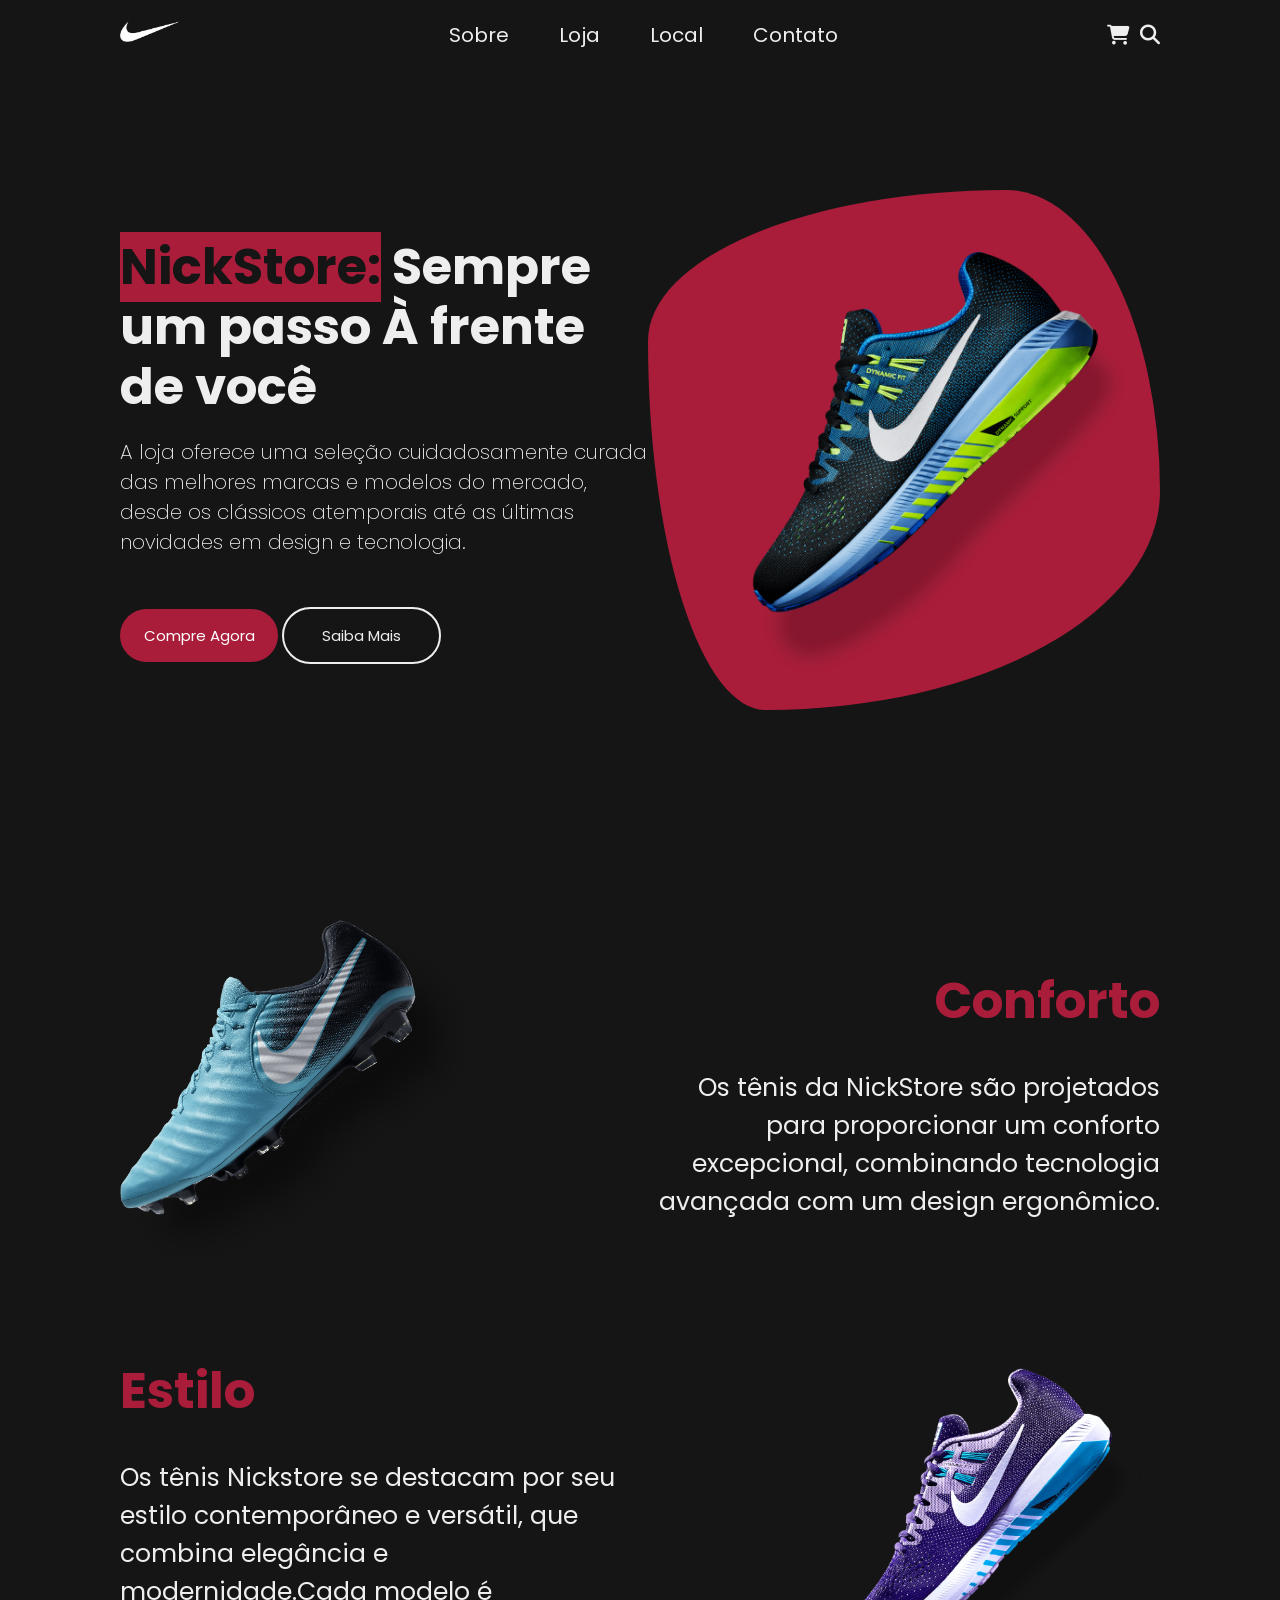
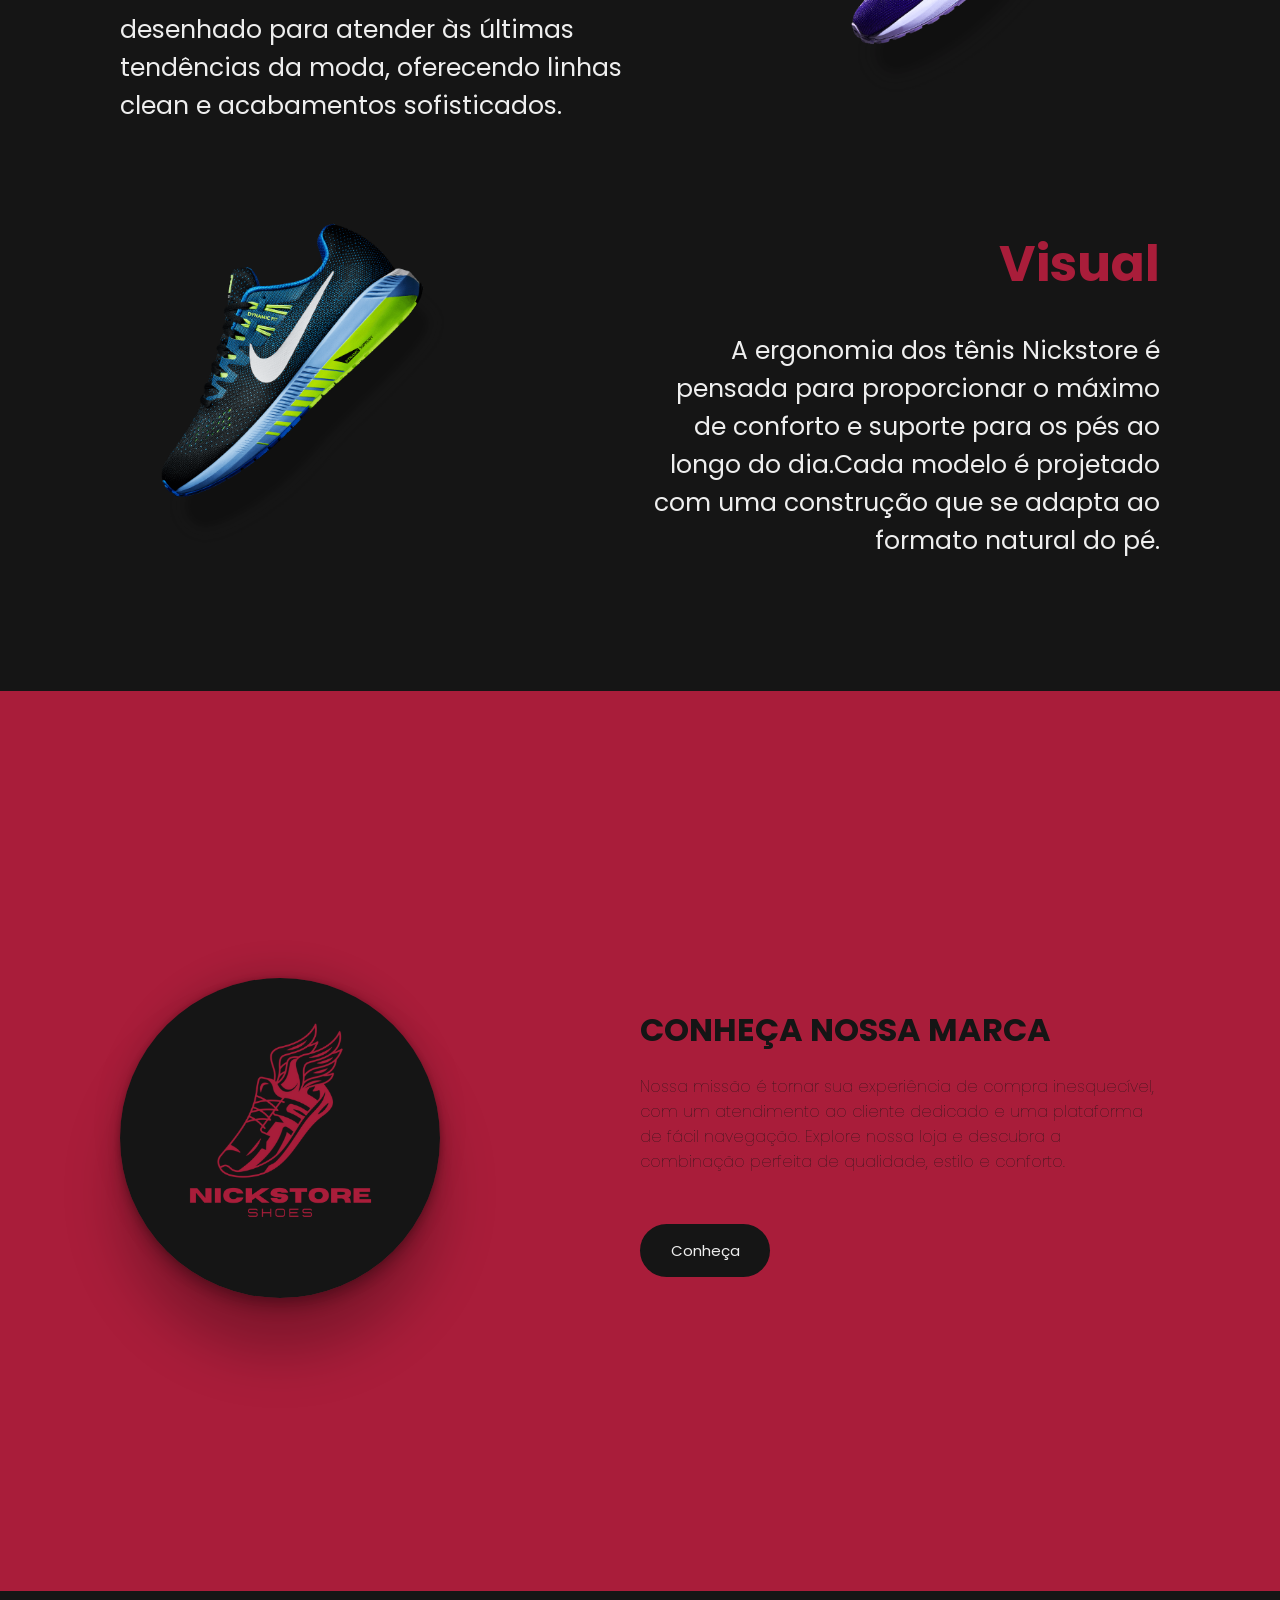
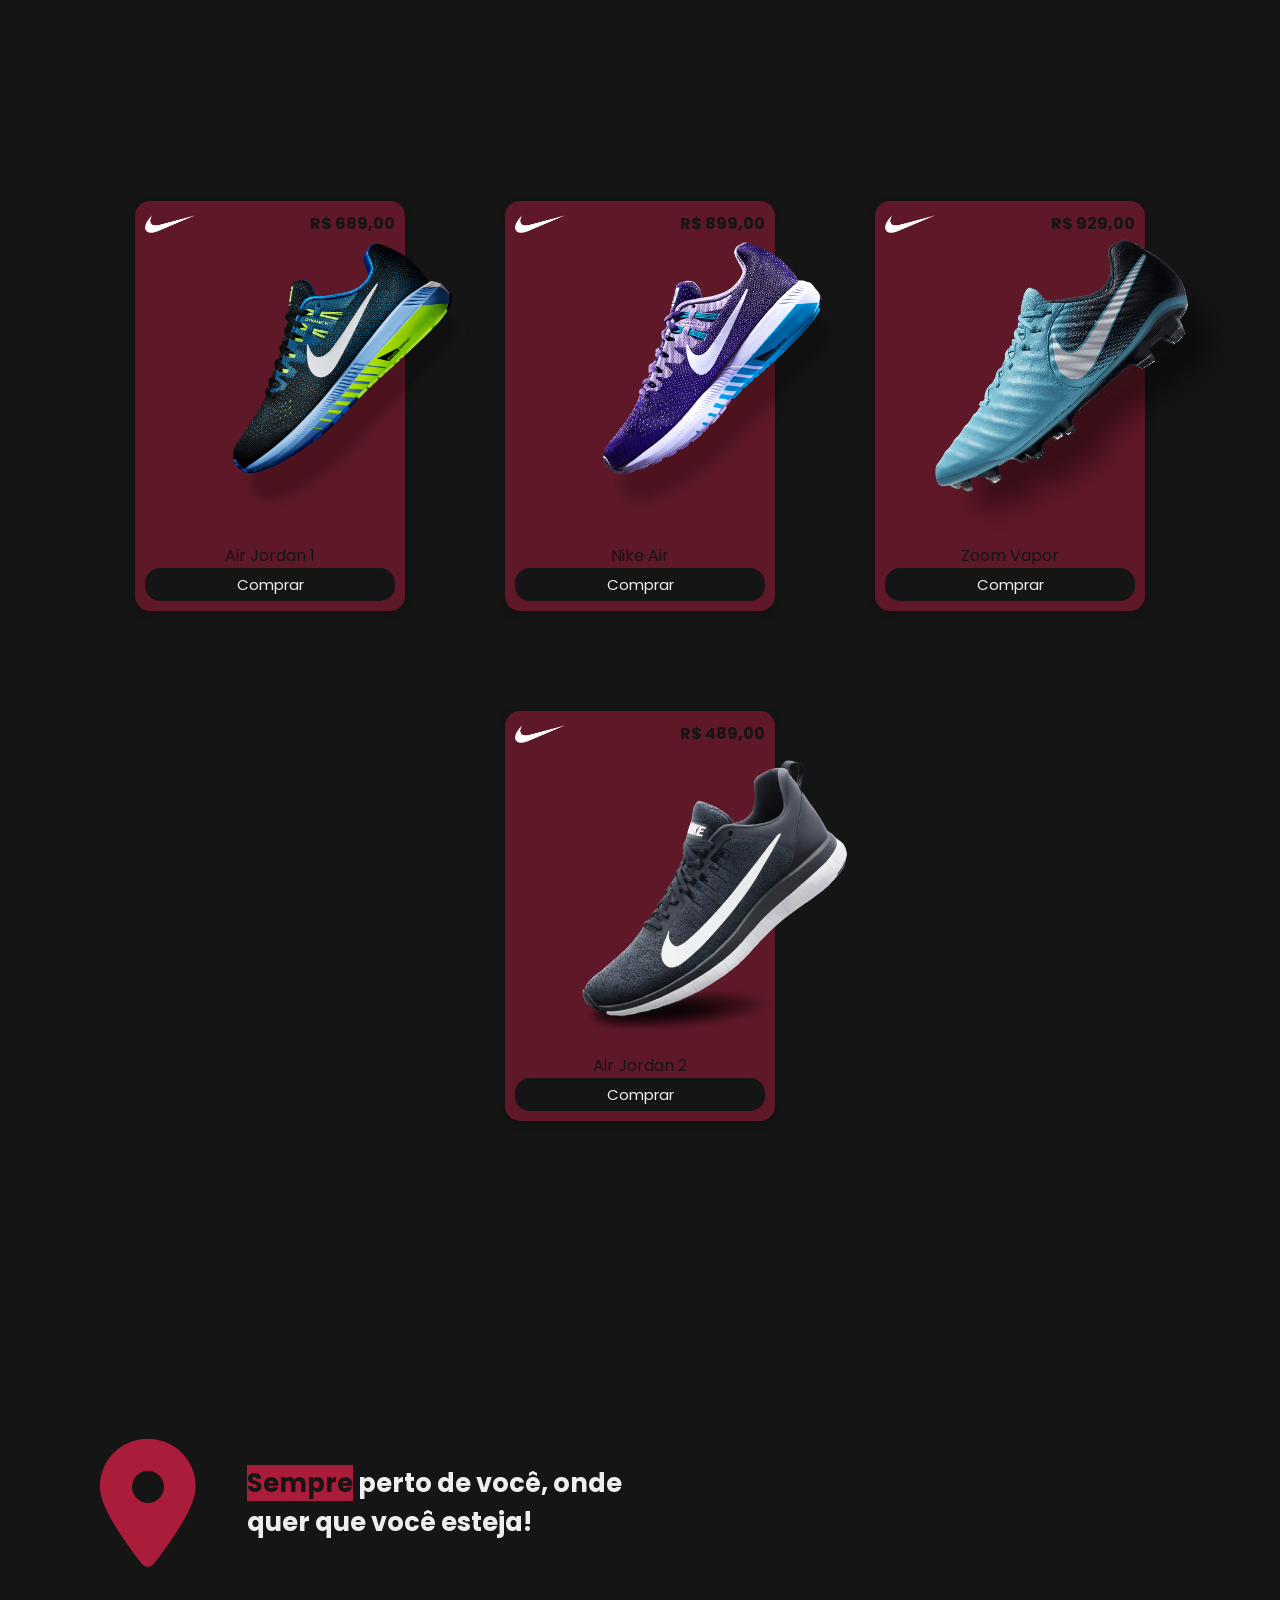
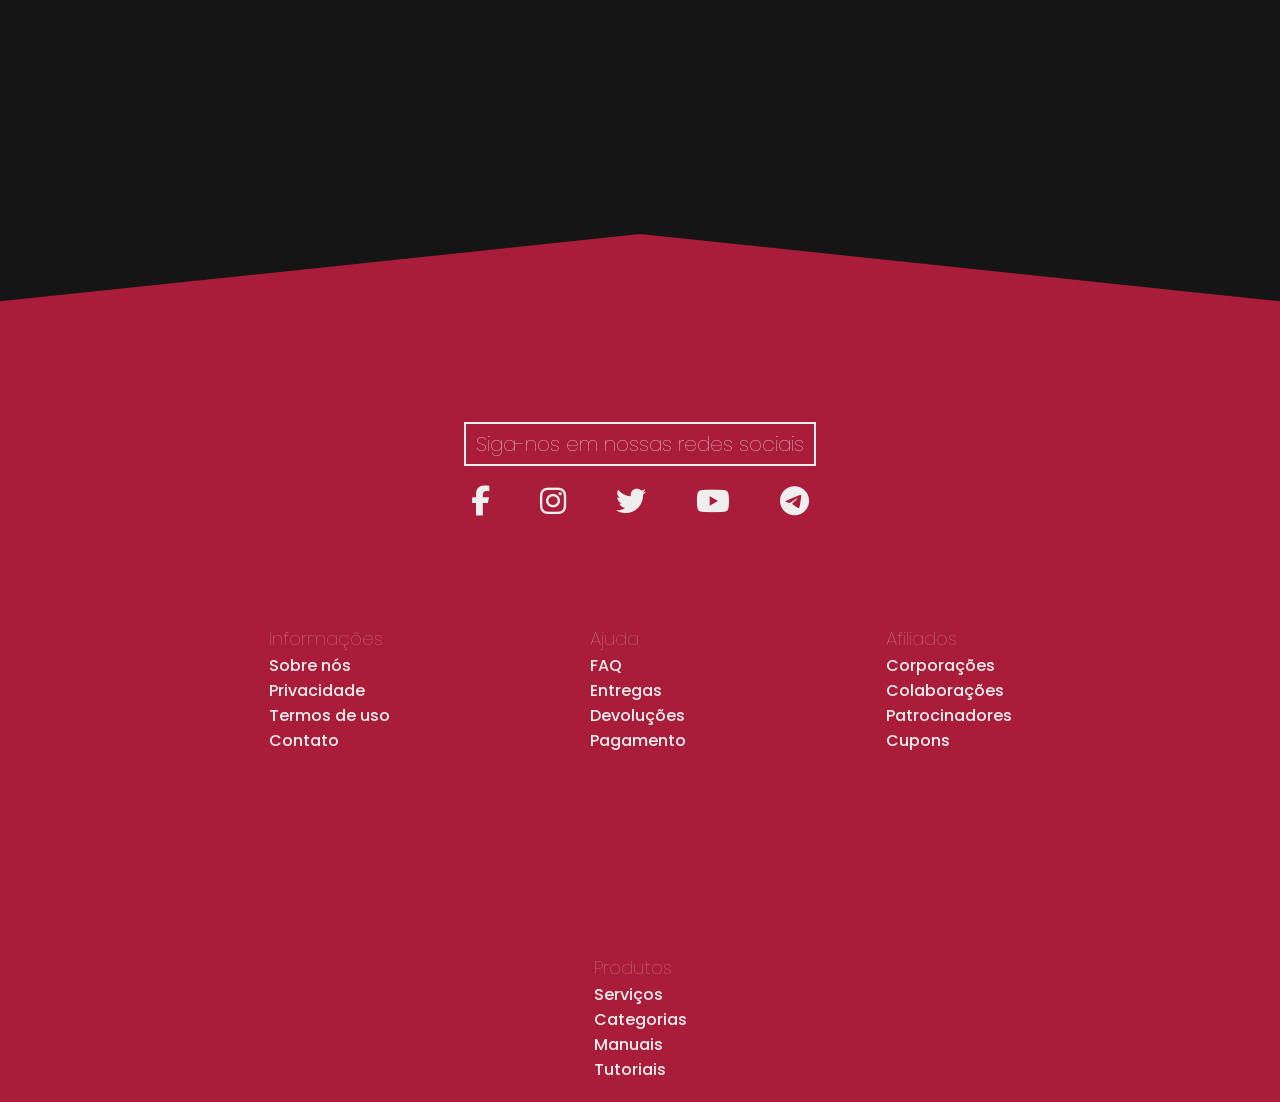
==== index.html @ 2aa713f6 "Add files via upload" ====
<!DOCTYPE html>
<html lang="pt-br">
<head>
    <meta charset="UTF-8">
    <meta name="viewport" content="width=device-width, initial-scale=1.0">
    <link rel="stylesheet" href="style.css">
    <link rel="stylesheet" href="https://cdnjs.cloudflare.com/ajax/libs/font-awesome/6.6.0/css/all.min.css" integrity="sha512-Kc323vGBEqzTmouAECnVceyQqyqdsSiqLQISBL29aUW4U/M7pSPA/gEUZQqv1cwx4OnYxTxve5UMg5GT6L4JJg==" crossorigin="anonymous" referrerpolicy="no-referrer" />
    <link rel="icon" type="image/x-icon" href="Images/site-logo.png">
    <script src="script.js"></script>
    <title>NickShoes</title>
</head>
<body>
    <header>
        <div class="dropdown">
            <button class="dropbtn" onclick="myFunction()">☰</button>
            <div class="dropdown-content" id="myDropdown" >
                <a href="#about">Sobre</a>
                <a href="#mercadoria">Loja</a>
                <a href="#local">Local</a>
                <a href="#footer">Contato</a>
            </div>
            <a href="#home"><img src="Images/logo.png" alt="" class="logo"></a>
            <nav class="bar">
        </div>
        <a href="#home"><img src="Images/logo.png" alt="" class="logo2"></a>
        <nav class="bar">
            <ul>
                <a href="#about"><li class="list-item">Sobre</li></a>
                <a href="#mercadoria"><li class="list-item">Loja</li></a>
                <a href="#local"><li class="list-item">Local</li></a>
                <a href="#footer"><li class="list-item">Contato</li></a>
            </ul>
        </nav>

        <form>
            <div class="formulario">
                <i class="fa-solid fa-cart-shopping"></i>
                <i class="fas fa-search" onclick="myFunction2()"></i>
                <input type="text" class="search" placeholder="Search..." id="search">
            </div>
        </form>

    </header>
    <div class="back" id="home">
        <div class="sessao-1">
            <h1 class="title"><span class="diferente">NickStore:</span><span class="celular"> Sempre um passo</span> À frente de você</h1>
            <h4 class="subtitle">A loja oferece uma seleção cuidadosamente curada das melhores marcas e modelos do mercado<span class="celular">, desde os clássicos atemporais até as últimas novidades em design e tecnologia.</span></h4>
            <div class="btn-content">
                <button class="btn1">Compre Agora</button>
                <button class="btn2">Saiba Mais</button>
            </div>
        </div>
        <img src="Images/shoes.png" alt="" class="shoes">
    </div>
    <section>
        <div class="commentario-1">
            <img src="Images/shoes3.png" alt="" class="commentario-imagem">
            <div class="quadrante-1">
                <h2 class="comentario-title-1">Conforto</h2>
                <p class="comentario-coment-1">Os tênis da NickStore são projetados para proporcionar um conforto excepcional<span class="celular">, combinando tecnologia avançada com um design ergonômico.</span></p>
            </div>
        </div>
        <div class="commentario-2">
            <div class="quadrante-2">
                <h2 class="comentario-title-2">Estilo</h2>
                <p class="comentario-coment-2">Os tênis Nickstore se destacam por seu estilo contemporâneo e versátil, que combina elegância e modernidade.<span class="celular">Cada modelo é desenhado para atender às últimas tendências da moda, oferecendo linhas clean e acabamentos sofisticados.</span></p>
            </div>
            <img src="Images/shoes2.png" alt="" class="commentario-imagem-2">
        </div>
        <div class="commentario-1">
            <img src="Images/shoes.png" alt="" class="commentario-imagem">
            <div class="quadrante-1">
                <h2 class="comentario-title-1">Visual</h2>
                <p class="comentario-coment-1">A ergonomia dos tênis Nickstore é pensada para proporcionar o máximo de conforto e suporte para os pés ao longo do dia.<span class="celular">Cada modelo é projetado com uma construção que se adapta ao formato natural do pé.</span></p>
            </div>
        </div>
    </section>
    <div class="back-2" id="about">
        <div class="back-2-1">
            <img src="Images/NETWORK.png" alt="" class="brand">
        </div>
        <div class="back-2-2">
            <h1 class="conheca-marca">CONHEÇA NOSSA MARCA</h1>
            <p class="conheca-subtitulo">Nossa missão é tornar sua experiência de compra inesquecível<span class="celular">, com um atendimento ao cliente dedicado e uma plataforma de fácil navegação. Explore nossa loja e descubra a combinação perfeita de qualidade, estilo e conforto.</span></p>
            <button class="btn-conheca">Conheça</button>
        </div>
    </div>
    <div class="cards" id="mercadoria">
        <div class="card">
            <div class="card-header">
                <img src="Images/logo.png" alt="" class="card-logo">
                <p class="card-price">R$ 689,00</p>
            </div>
            <div class="card-img-container">
                <img src="Images/shoes.png" alt="" class="card-img" id="tilt">
            </div>
            <h4 class="shoes-name">Air Jordan 1</h4>
            <div class="btn-container">
                <button class="card-btn">Comprar</button>
            </div>
        </div>
        <div class="card">
            <div class="card-header">
                <img src="Images/logo.png" alt="" class="card-logo">
                <p class="card-price">R$ 899,00</p>
            </div>
            <div class="card-img-container">
                <img src="Images/shoes2.png" alt="" class="card-img" id="tilt">
            </div>
            <h4 class="shoes-name">Nike Air</h4>
            <div class="btn-container">
                <button class="card-btn">Comprar</button>
            </div>
        </div>
        <div class="card">
            <div class="card-header">
                <img src="Images/logo.png" alt="" class="card-logo">
                <p class="card-price">R$ 929,00</p>
            </div>
            <div class="card-img-container">
                <img src="Images/shoes3.png"" class="card-img" id="tilt">
            </div>
            <h4 class="shoes-name">Zoom Vapor</h4>
            <div class="btn-container">
                <button class="card-btn">Comprar</button>
            </div>
        </div>
        <div class="card">
            <div class="card-header">
                <img src="Images/logo.png" alt="" class="card-logo">
                <p class="card-price">R$ 489,00</p>
            </div>
            <div class="card-img-container">
                <img src="Images/shoes4.png" alt="" class="card-img" id="tilt">
            </div>
            <h4 class="shoes-name">Air Jordan 2</h4>
            <div class="btn-container">
                <button class="card-btn">Comprar</button>
            </div>
        </div>
    </div>
    <div class="mapa-container" id="local">
        <div class="location-container">
            <i class="fa-solid fa-location-dot"></i>
            <h1 class="location-text"><span class="diferente">Sempre</span> perto de você<span class="relogio">, onde quer que você esteja!</span></h1>
        </div>
        <div class="google-map">
            <iframe src="https://www.google.com/maps/embed?pb=!1m18!1m12!1m3!1d1884.0041458376634!2d-46.27293441207291!3d-23.4337418048543!2m3!1f0!2f0!3f0!3m2!1i1024!2i768!4f13.1!3m3!1m2!1s0x94ce7ff744c41075%3A0xea49cbeeb6ed306c!2sNike%20Factory%20Store%20-%20Outlet%20Premium%20Grande%20SP!5e0!3m2!1spt-BR!2sbr!4v1725318212654!5m2!1spt-BR!2sbr" width="600" height="450" style="border:0;" allowfullscreen="" loading="lazy" referrerpolicy="no-referrer-when-downgrade" class="mapa"></iframe>
        </div>
    </div>
    <footer id="footer">
        <div class="triangle-container">
            <div class="triangle"></div>
        </div>
        <div class="footer-elements-1">
            <h1 class="follow">Siga-nos em nossas redes sociais</h1>
                <div class="social-media">
                    <i class="fa-brands fa-facebook-f" id="social-icons"></i>
                    <i class="fa-brands fa-instagram" id="social-icons"></i>
                    <i class="fa-brands fa-twitter" id="social-icons"></i>
                    <i class="fa-brands fa-youtube" id="social-icons"></i>
                    <i class="fa-brands fa-telegram" id="social-icons"></i>
                </div>
        </div>
        <div class="footer-elements-2">
            <div class="columns">
                <div class="column">
                    <h3 class="column-title">Informações</h3>
                    <p class="column-text">Sobre nós</p>
                    <p class="column-text">Privacidade</p>
                    <p class="column-text">Termos de uso</p>
                    <p class="column-text">Contato</p>
                </div>
                <div class="column">
                    <h3 class="column-title">Ajuda</h3>
                    <p class="column-text">FAQ</p>
                    <p class="column-text">Entregas</p>
                    <p class="column-text">Devoluções</p>
                    <p class="column-text">Pagamento</p>
                </div>
                <div class="column">
                    <h3 class="column-title">Afiliados</h3>
                    <p class="column-text">Corporações</p>
                    <p class="column-text">Colaborações</p>
                    <p class="column-text">Patrocinadores</p>
                    <p class="column-text">Cupons</p>
                </div>
                <div class="column">
                    <h3 class="column-title">Produtos</h3>
                    <p class="column-text">Serviços</p>
                    <p class="column-text">Categorias</p>
                    <p class="column-text">Manuais</p>
                    <p class="column-text">Tutoriais</p>
                </div>
            </div>
        </div>
    </footer>
    
</body>
</html>
---- style.css ----
@import url('https://fonts.googleapis.com/css2?family=Poppins&display=swap');

* {
    margin: 0;
    padding: 0;
    box-sizing: border-box;
    font-family: 'Poppins', sans-serif;
    scroll-behavior: smooth;
}
:root{
    --primary-color: #A91D3A;
    --secondary-color: #B43F3F;
    --tertiary-color: #EEEEEE;
    --quarternary-color: #151515;
}
::-webkit-scrollbar{
    width: 0px;
}
a{
    text-decoration: none;
}
body{
    background-color: #151515;
}
header{
    position: fixed;
    width: 100%;
    display: flex;
    align-items: center;
    justify-content: space-between;
    z-index: 99999;

}
.back{
    width: 100%;
    background-repeat: no-repeat;
    background-size: 100%;
    display: flex;
    align-items: center;
    justify-content: space-between;
}
.title{
    color: var(--tertiary-color);
    font-weight: 700;
    line-height: 60px;
    margin-bottom: 20px;

}
.subtitle{
    color: var(--tertiary-color);
    font-size: 20px;
    font-weight: 200;
    line-height: 30px;
    margin-bottom: 50px;
}
.diferente{
    background-color: var(--primary-color);
    color: var(--quarternary-color);
}
.shoes{
    object-fit: contain;
    background-color: var(--primary-color);
    padding: 50px 0 0 50px;
    border-radius: 70% 30% 77% 23% / 29% 58% 42% 71% ;
    }
.list-item{
    cursor: pointer;
    color: var(--tertiary-color);
    transition: 0.1s ease;
}
.list-item:hover{
    color: var(--primary-color);
}

ul{
    display: flex;
    gap: 50px;
    list-style: none;
    font-size: 20px;
}

.logo2{
    width: 60px;
}
.fa-search{
    color: var(--tertiary-color);
    font-size: 20px;
    cursor: pointer;
    transition: 0.1s ease;
}
.fa-search:hover{
    color: var(--primary-color);
}
.fa-cart-shopping{
    color: var(--tertiary-color);
    font-size: 20px;
    cursor: pointer;
    transition: 0.1s ease;
}
.fa-cart-shopping:hover{
    color: var(--primary-color);
}
.formulario{
    display: flex;
    align-items: center;
    gap: 10px;
    height: 30px;
}
.search{
    background-color: transparent;
    outline: none;
    border: none;
    color: var(--tertiary-color);
    font-size: 15px;
    border-bottom: 2px solid var(--tertiary-color);
    display: none;
}
/*dropdown*/
.dropbtn{
    background-color: transparent;
    border: none;
    color: var(--primary-color);
    font-size: 30px;
    cursor: pointer;
}
.dropdown-content{
    display: none;
    position: absolute;
    text-align: center;
    background-color: var(--tertiary-color);
    min-width: 180px;
    box-shadow: 0px 8px 16px 0px rgba(0, 0, 0, 0.2);
    margin-top: 10px;
    z-index: 1;
    
}
.dropdown-content a:hover{
    background-color: var(--primary-color);
    color: var(--tertiary-color);
}
.dropdown-content a{
    color: var(--primary-color);
    padding: 12px 16px;
    font-size: 20px;
    text-decoration: none;
    display: block;
    transition: 0.1s ease;
}

.dropdown{
    position: relative;
    display: inline-block;
    
}
.show{
    display: block;
}
.item1, .item2, .item3{
    cursor: pointer;
}
.item1:hover{
    color: rgba(255, 255, 255, 0.4);
}
.item2:hover{
    color: rgba(255, 255, 255, 0.4);
}
.item3:hover{
    color: rgba(255, 255, 255, 0.4);
}
.item1:active{
    color: rgba(255, 255, 255, 0.2);
}
.item2:active{
    color: rgba(255, 255, 255, 0.2);
}
.item3:active{
    color: rgba(255, 255, 255, 0.2);
}
.btn1{
    background-color: var(--primary-color);
    color: #fff;
    border: none;
    padding: 15px;
    border-radius: 50px;
    cursor: pointer;
    font-size: 15px;
}
.btn1:hover{
    background-color: var(--tertiary-color);
    color: var(--quarternary-color);
}
.btn2{
    background-color: transparent;
    color: var(--tertiary-color);
    border: 2px solid var(--tertiary-color);
    padding: 15px;
    border-radius: 50px;
    cursor: pointer;
    font-size: 15px;
}
.btn2:hover{
    background-color: var(--tertiary-color);
    color: var(--quarternary-color);
}
.comentario-title-1{
    color: var(--primary-color)
}
.comentario-title-2{
    color: var(--primary-color);
}
.commentario-2{
    margin: 50px 0 50px 0;
    
}
.back-2{
    background-color: var(--primary-color);
    display: flex;
    justify-content: space-between;
    align-items: center;
    background-size: 100%;
    margin-top: 100px;

}
.brand{
    border-radius: 50%;
    box-shadow: rgba(0, 0, 0, 0.25) 0px 54px 55px, rgba(0, 0, 0, 0.12) 0px -12px 30px, rgba(0, 0, 0, 0.12) 0px 4px 6px, rgba(0, 0, 0, 0.17) 0px 12px 13px, rgba(0, 0, 0, 0.09) 0px -3px 5px;
}
.conheca-marca{
    color: var(--quarternary-color);
    font-weight: bold;
}
.conheca-subtitulo{
    color: var(--quarternary-color);
    font-weight: 100;
}
.btn-conheca{
    color: var(--tertiary-color);
    background-color: var(--quarternary-color);
    border: none;
    padding: 15px;
    border-radius: 50px;
    cursor: pointer;
    font-size: 15px;
    transition: 0.1s ease;
}
.btn-conheca:hover{
    color: var(--quarternary-color);
    background-color: var(--tertiary-color);
}
/*cards*/
.cards{
    display: flex;
    flex-wrap: wrap;
    align-items: center;
    justify-content: center;
    margin-top: 200px;
    padding-top: 10px;
    padding-bottom: 50px;
    gap: 100px;
    overflow: hidden;
}
.card{
    width: 270px;
    padding: 10px;
    border-radius: 15px;
    box-shadow: rgba(0, 0, 0, 0.24) 0px 3px 8px;
    background: rgb(169, 29, 58, 0.5);
    cursor: pointer;
    transition: 0.1s ease;
}
.card:hover{
    transform: scale(1.03);
    background-color: #A91D3A;
}
.card-price{
    font-weight: bold;
    color: #151515;
}
.card-header{
    display: flex;
    align-items: center;
    justify-content: space-between;
}
.card-logo{
    width: 50px;
}
.card-img-container{
    margin-left: 50px;
}
.card-img:hover{
    transform: scale(1.1);
}
.btn-container{
    display: flex;
    justify-content: center;
}
.card-btn{
    border: none;
    padding: 5px 15px 5px 15px;
    width: 100%;
    background-color: #151515;
    color: #EEEEEE;
    font-size: 15px;
    border-radius: 15px;
    cursor: pointer;
    transition: 0.1s ease;
}
.card-btn:hover{
    background-color: #fff;
    color: #151515;
}
.shoes-name{
    text-align: center;
    color: #151515;
    font-weight: 400;
}
.triangle{
    width: 0;
    height: 0;
    border-left: 950px solid transparent;
    border-right: 950px solid transparent;
    border-bottom: 100px solid #A91D3A;
}
.triangle-container{
    display: flex;
    align-items: center;
    justify-content: center;
    overflow: hidden;
}
.footer-elements-1{
    display: flex;
    align-items: center;
    justify-content: center;
    flex-direction: column;
    background-size: 100%;
    color: var(--tertiary-color);
    background-color: var(--primary-color);
}
.social-media{
    display: flex;
    align-items: center;
    justify-content: space-between;
}
.follow{
    border: 2px solid var(--tertiary-color);
    padding: 5px 10px;
    font-weight: 100;
}
#social-icons{
    cursor: pointer;
    transition: 0.1s ease;
}
.fa-facebook-f:hover{
    color: #3b5998;
}
.fa-instagram:hover{
    color: #c32aa3;
}
.fa-twitter:hover{
    color: #00acee;
}
.fa-youtube:hover{
    color: #ff0000;
}
.fa-telegram:hover{
    color: #0088cc;
}
.column-title{
    color: #EEEEEE;
    opacity: 0.5;
    font-weight: 100;
}
.column-text{
    color: #EEEEEE;
    font-weight: 500;
}
.columns{
    display: flex;
    align-items: center;
    justify-content: space-between;
}
.column{
    flex-wrap: wrap;
}
.footer-elements-2{
    background-color: var(--primary-color);
}
/*Media*/
/*desktop*/
@media (min-width: 1024px){
    .back{
        height: 100vh;
    }
    .shoes{
        width: 40vw;
    }
    .title{
        font-size: 50px;
    }
    .subtitle{
        font-size: 20px;
    }
    .back{
        padding: 0 120px 0 120px;
    }
    .btn1{
        width: 30%;
    }
    .btn2{
        width: 30%;
    }
    .dropdown{
        display: none;
    }
    header{
        padding: 20px 120px;
    }
    .commentario-1{
        display: flex;
        justify-content: space-between;
        padding: 20px 120px;
        align-items: center;
        color: var(--tertiary-color);
    }
    .comentario-title-1{
        font-size: 50px;
        text-align: right;
        padding-bottom: 30px;
    }
    .comentario-coment-1{
        text-align: right;
        font-size: 25px;
    }
    .commentario-imagem{
        width: 350px;
    }
    .quadrante-1{
        width: 40vw;
    }
    .commentario-2{
        display: flex;
        justify-content: space-between;
        padding: 20px 120px;
        align-items: center;
        color: var(--tertiary-color);
    }
    .comentario-title-2{
        font-size: 50px;
        text-align: left;
        padding-bottom: 30px;
    }
    .comentario-coment-2{
        text-align: left;
        font-size: 25px;
    }
    .commentario-imagem-2{
        width: 350px;
    }
    .quadrante-2{
        width: 40vw;
    }
    .back-2{
        padding: 0 120px 0 120px;
        height: 100vh;
    }
    .brand{
        margin: 0 200px 0 0;
        width: 25vw;
    }
    .conheca-marca{
        padding-bottom: 20px;
    }
    .btn-conheca{
        width: 25%;
        margin-top: 50px;
    }
    .mapa-container{
        display: flex;
        justify-content: space-between;
        align-items: center;
        margin: 200px 100px;
    }
    .fa-location-dot{
        font-size: 10vw;
        color: var(--primary-color);
    }
    .location-container{
        display: flex;
        align-items: center;
        gap: 4vw;
        width: 50%;
    }
    .location-text{
        font-size: 2vw;
        color: var(--tertiary-color);
    }
    .mapa{
        border-radius: 15px;
        width: 30vw;
        height: 20vw;
        opacity: 0.5;
        transition: 0.1s ease;
    }
    .mapa:hover{
        opacity: 1;
    }
    .card-img{
        width: 300px;
        height: 300px;
        object-fit: contain;
        transition: 0.1s ease;
    }
    /*footer*/
    .footer-elements-1{
        height: 30vh;
        gap: 20px;
    }
    .follow{
        font-size: 20px;
    }
    .social-media{
        font-size: 30px;
        gap: 50px;
    }
    .columns{
        padding: 20px 200px;
        display: flex;
        justify-content: center;
        flex-wrap: wrap;
        gap: 200px;
    }

}
/*tablet*/
@media screen and (min-width: 768px) and (max-width: 1023px){
    .back{
        height: 100vh;
    }
    .shoes{
        width: 400px;
    }
    .title{
        font-size: 30px;
    }
    .subtitle{
        font-size: 18px;
        display: none;
    }
    .back{
        padding: 0 20px 0 20px;
    }
    .btn1{
        width: 50%;
    }
    .btn2{
        width: 40%;
    }
    .tablet{
        display: none;
    }
    .search{
        width: 100px;
    }
    header{
        padding: 20px 20px;
    }
    .dropdown{
        display: none;
    }
    .commentario-1{
        display: flex;
        justify-content: space-between;
        padding: 0px 20px;
        align-items: center;
        color: var(--tertiary-color);
    }
    .comentario-title-1{
        font-size: 30px;
        text-align: right;
    }
    .comentario-coment-1{
        text-align: right;
    }
    .commentario-imagem{
        width: 300px;
    }
    .quadrante-1{
        width: 40vw;
    }
    .commentario-2{
        display: flex;
        justify-content: space-between;
        padding: 0px 20px;
        align-items: center;
        color: var(--tertiary-color);
    }
    .comentario-title-2{
        font-size: 30px;
        text-align: left;
    }
    .comentario-coment-2{
        text-align: left;
    }
    .commentario-imagem-2{
        width: 300px;
    }
    .quadrante-2{
        width: 40vw;
    }
    .back-2{
        padding: 0 20px 0 20px;
        height: 100vh;
    }
    .brand{
        margin: 0 100px 0 0;
        width: 250px;
    }
    .conheca-marca{
        padding-bottom: 20px;
    }
    .btn-conheca{
        width: 50%;
        margin-top: 40px;
    }
    .mapa-container{
        display: flex;
        justify-content: space-between;
        align-items: center;
        margin: 200px 20px;
    }
    .fa-location-dot{
        font-size: 100px;
        color: var(--primary-color);
    }
    .location-container{
        display: flex;
        align-items: center;
        gap: 20px;
    }
    .mapa{
        border-radius: 15px;
        width: 400px;
        height: 300px;
        opacity: 0.5;
        transition: 0.1s ease;
    }
    .mapa:hover{
        opacity: 1;
    }
    .card-img{
        width: 300px;
        height: 300px;
        object-fit: contain;
        transition: 0.1s ease;
    }
    .footer-elements-1{
        height: 30vh;
        gap: 20px;
    }
    .follow{
        font-size: 18px;
    }
    .social-media{
        font-size: 30px;
        gap: 40px;
    }
    .columns{
        padding: 20px 120px;
        display: flex;
        justify-content: center;
        flex-wrap: wrap;
        gap: 150px;
    }

}
/*mobile*/
@media (max-width: 767px){
    ul{
        display: none;
    }
    header{
        padding: 20px 20px;
    }
    .logo{
        width: 50px;
        margin: 0 15px;
    }
    .shoes{
        width: 180px;
        margin-bottom: 50px;
        padding: 20px 0 0 10px;
    }
    .celular{
        display: none;
    }
    .title{
        font-size: 30px;
    }
    .subtitle{
        display: none;
    }
    .back{
        padding: 0 20px 0 20px;
        height: 100vh;
    }
    .btn1{
        width: 100%;
    }
    .btn2{
        width: 100%;
    }
    .btn-content{
        display: flex;
        flex-direction: column;
        gap: 10px;
    }
    .celular{
        display: none;
    }
    .dropdown{
        display: block;
    }
    .search{
        width: 100%;
    }
    .commentario-1{
        display: flex;
        justify-content: space-between;
        padding: 0px 20px;
        align-items: center;
        color: var(--tertiary-color);
    }
    .comentario-title-1{
        font-size: 30px;
        text-align: right;
    }
    .commentario-imagem{
        width: 150px;
    }
    .comentario-coment-1{
        text-align: right;
        display: none;
    }
    .quadrante-1{
        width: 40vw;
    }
    .commentario-2{
        display: flex;
        justify-content: space-between;
        padding: 0px 20px;
        align-items: center;
        color: var(--tertiary-color);
    }
    .comentario-title-2{
        font-size: 30px;
        text-align: left;
    }
    .comentario-coment-2{
        text-align: left;
        display: none;
    }
    .commentario-imagem-2{
        width: 150px;
    }
    .quadrante-2{
        width: 40vw;
    }
    .back-2{
        padding: 0 20px 0 20px;
        height: 100vh;
    }
    .brand{
        margin: 0 20px 0 0;
        width: 150px;
    }
    .conheca-marca{
        font-size: 18px;
    }
    .conheca-subtitulo{
        font-size: 15px;
    }
    .conheca-marca{
        padding-bottom: 5px;
    }
    .btn-conheca{
        width: 100%;
        margin-top: 20px;
    }
    .logo2{
        display: none;
    }
    .mapa-container{
        display: flex;
        justify-content: space-between;
        align-items: center;
        flex-direction: column;
        gap: 50px;
        margin: 200px 20px;
        color: var(--tertiary-color);
    }
    .fa-location-dot{
        font-size: 100px;
        color: var(--primary-color);
    }
    .location-container{
        display: flex;
        align-items: center;
        gap: 20px;
    }
    .mapa{
        border-radius: 15px;
        width: 350px;
        height: 200px;
        opacity: 0.5;
        transition: 0.1s ease;
    }
    .mapa:hover{
        opacity: 1;
    }
    .card-img{
        width: 300px;
        height: 300px;
        object-fit: contain;
        transition: 0.1s ease;
    }
    .footer-elements-1{
        height: 30vh;
        gap: 20px;
    }
    .follow{
        font-size: 18px;
    }
    .social-media{
        font-size: 30px;
        gap: 40px;
    }
    .columns{
        padding: 20px 20px;
        display: flex;
        justify-content: center;
        flex-wrap: wrap;
        gap: 100px;
    }
}
@media (max-width: 320px){
    ul{
        display: none;
    }
    header{
        padding: 10px 20px;
    }   
    .logo{
        display: none;
    }
    .shoes{
        width: 150px;
        margin-bottom: 50px;
        padding: 20px 0 0 10px;
    }
    .title{
        font-size: 30px;
        line-height: 40px;
        width: 150px;
    }
    .subtitle{
        display: none;
    }
    .back{
        padding: 0px 0px;
        height: 120vh;
        gap: 20px;
    }
    .btn1{
        display: none;
    }
    .btn2{
        display: none;
    }
    .btn-content{
        display: flex;
        flex-direction: column;
        gap: 10px;
    }
    .celular{
        display: none;
    }
    .dropdown{
        display: block;
    }
    .search{
        width: 100%;
    }
    .commentario-1{
        display: flex;
        justify-content: space-between;
        padding: 0px 40px;
        align-items: center;
    }
    .comentario-title-1{
        font-size: 30px;
        text-align: right;
    }
    .commentario-imagem{
        width: 100px;
    }
    .comentario-coment-1{
        display: none;
    }
    .commentario-2{
        display: flex;
        justify-content: space-between;
        padding: 0px 20px;
        align-items: center;
    }
    .comentario-title-2{
        font-size: 30px;
        text-align: left;
    }
    .comentario-coment-2{
        display: none;
    }
    .commentario-imagem-2{
        width: 100px;
    }
    .quadrante-2{
        width: 40vw;
    }
    .back-2{
        padding: 0;
        height: 100vh;
    }
    .brand{
        margin: 0 20px 0 0;
        width: 150px;
    }
    .conheca-marca{
        font-size: 18px;
    }
    .conheca-subtitulo{
        display: none;
    }
    .conheca-marca{
        padding-bottom: 5px;
    }
    .btn-conheca{
        width: 100%;
        margin-top: 20px;
    }
    .logo2{
        display: none;
    }
    .mapa-container{
        display: flex;
        justify-content: space-between;
        align-items: center;
        flex-direction: column;
        gap: 50px;
        margin: 200px 20px;
    }
    .fa-location-dot{
        font-size: 100px;
        color: var(--primary-color);
    }
    .location-container{
        display: flex;
        align-items: center;
        gap: 20px;
    }
    .mapa{
        border-radius: 15px;
        width: 300px;
        height: 200px;
        opacity: 0.5;
        transition: 0.1s ease;
    }
    .mapa:hover{
        opacity: 1;
    }
    .relogio{
        display: none;
    }
    .card-img{
        width: 250px;
        height: 300px;
        object-fit: contain;
        transition: 0.1s ease;
    }
    .follow{
        font-size: 15px;
    }
    .social-media{
        font-size: 25px;
        gap: 35px;
    }
    .columns{
        padding: 20px 20px;
        display: flex;
        justify-content: center;
        flex-wrap: wrap;
        gap: 20px;
    }

}
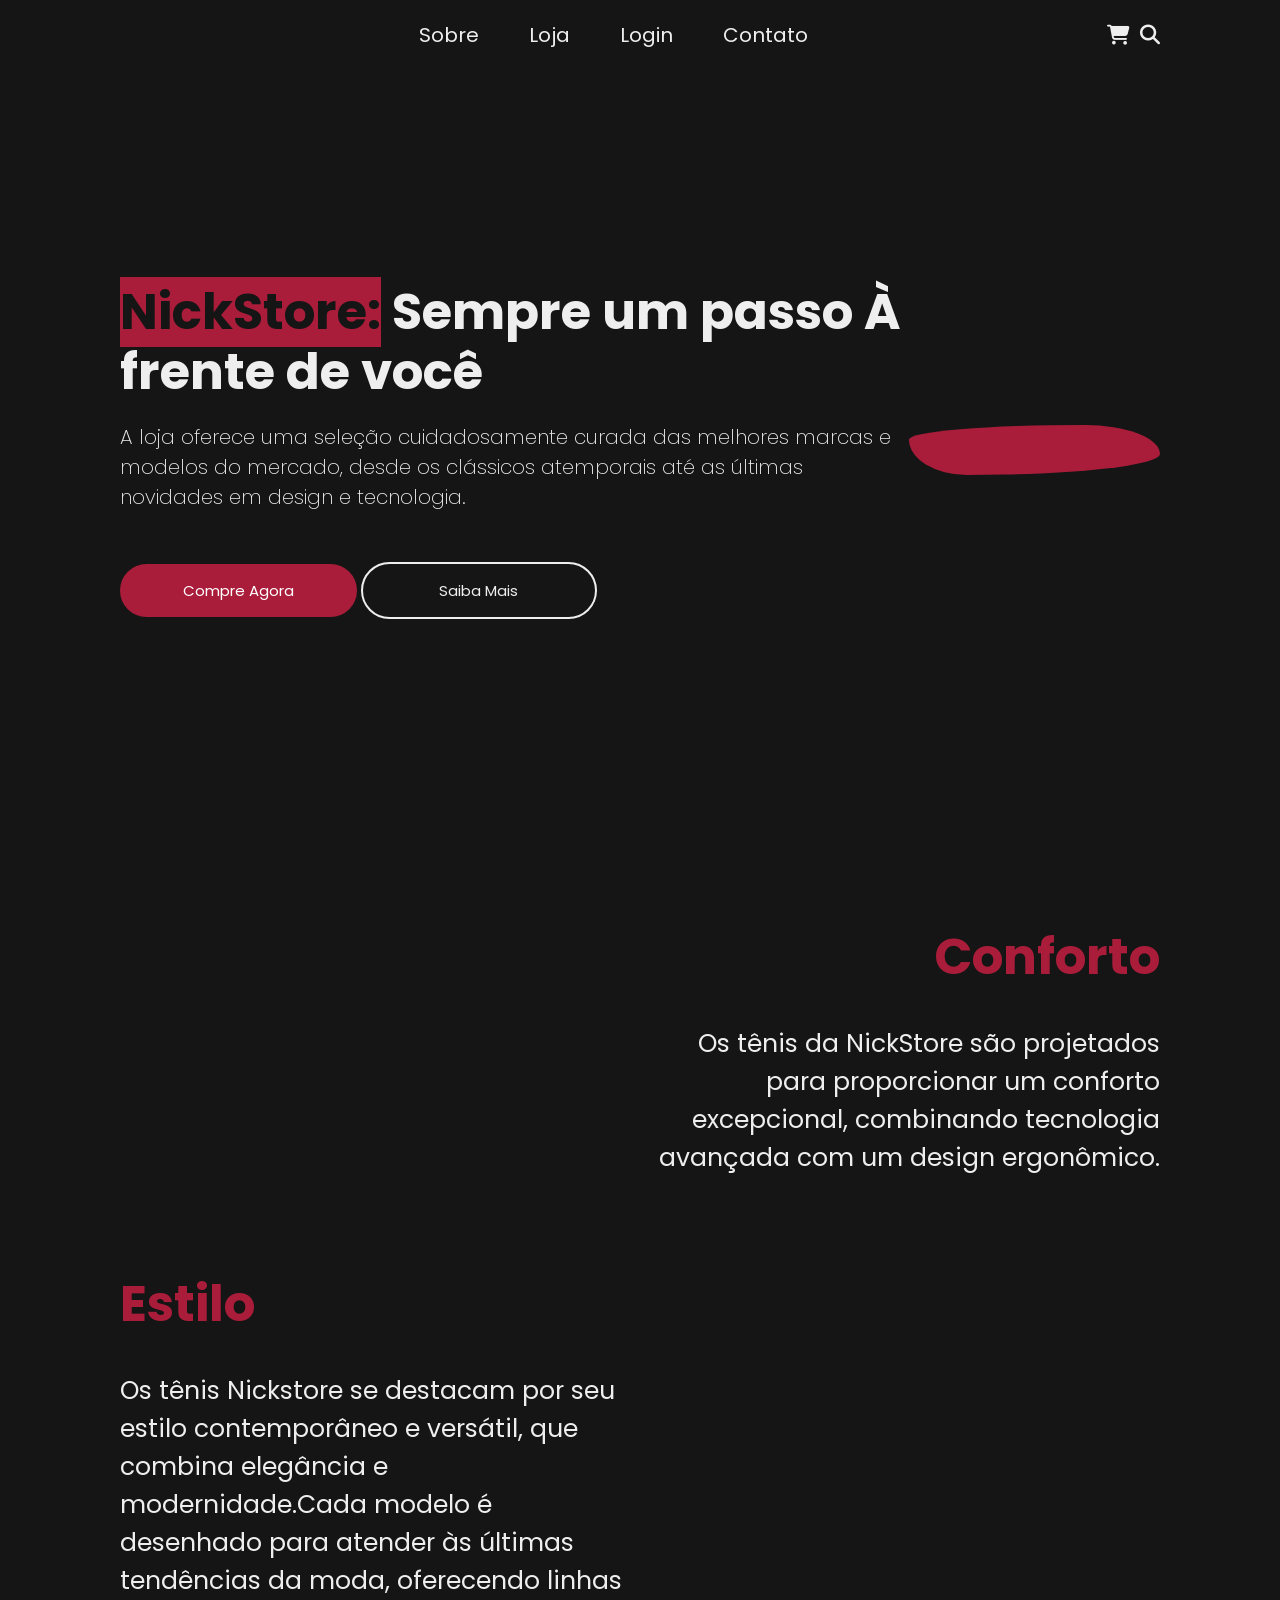
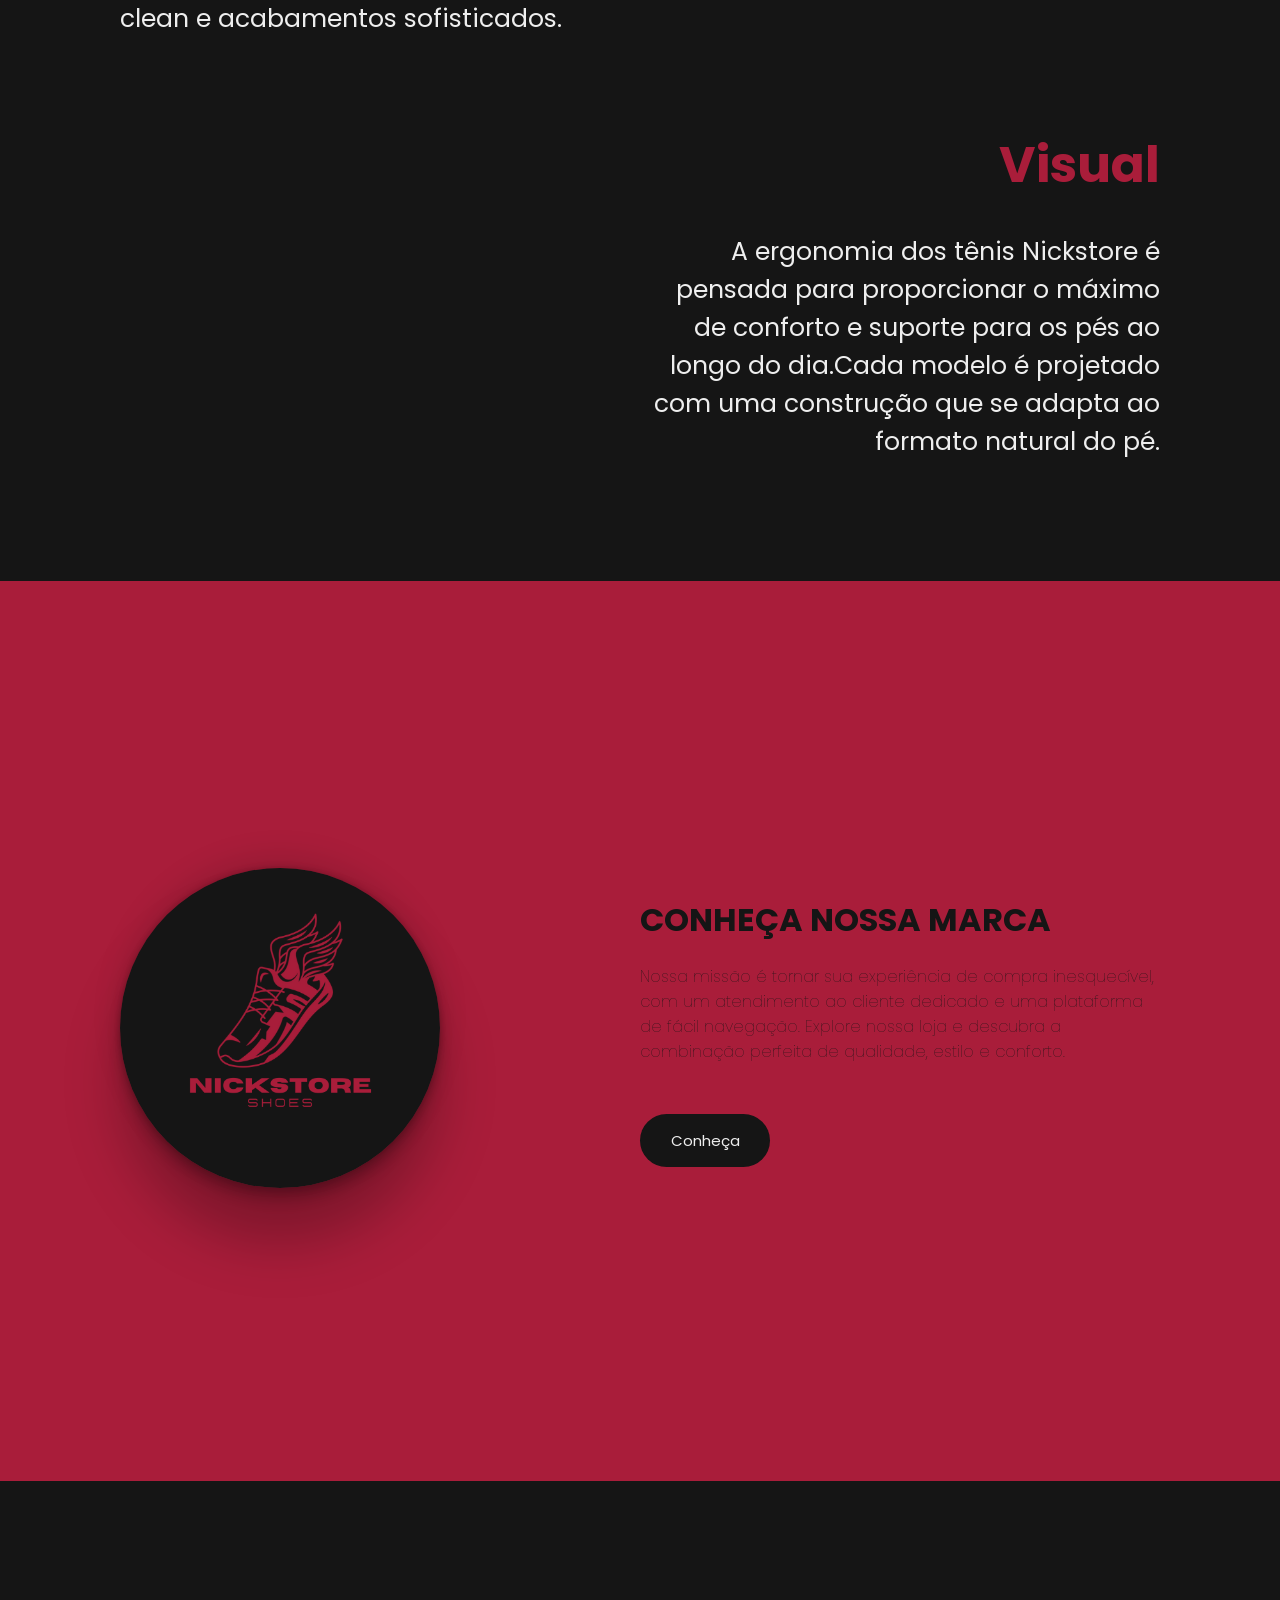
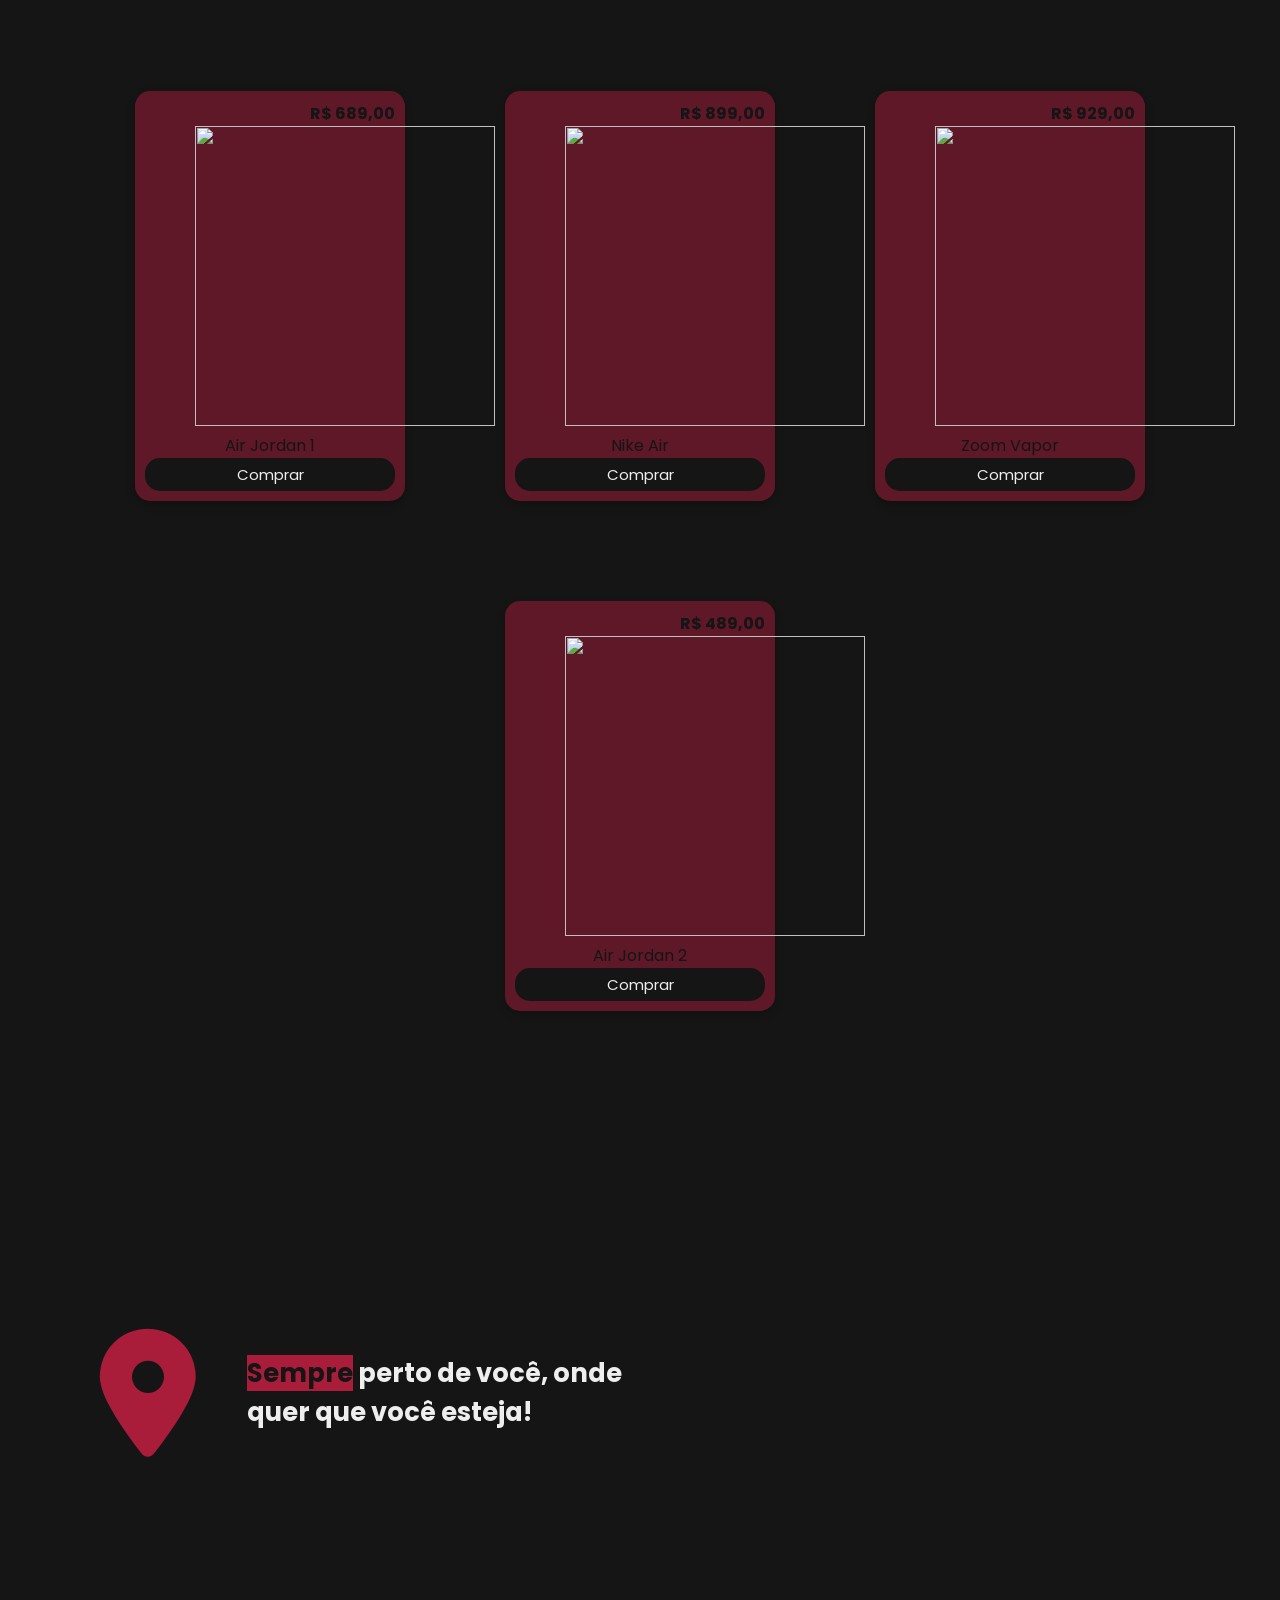
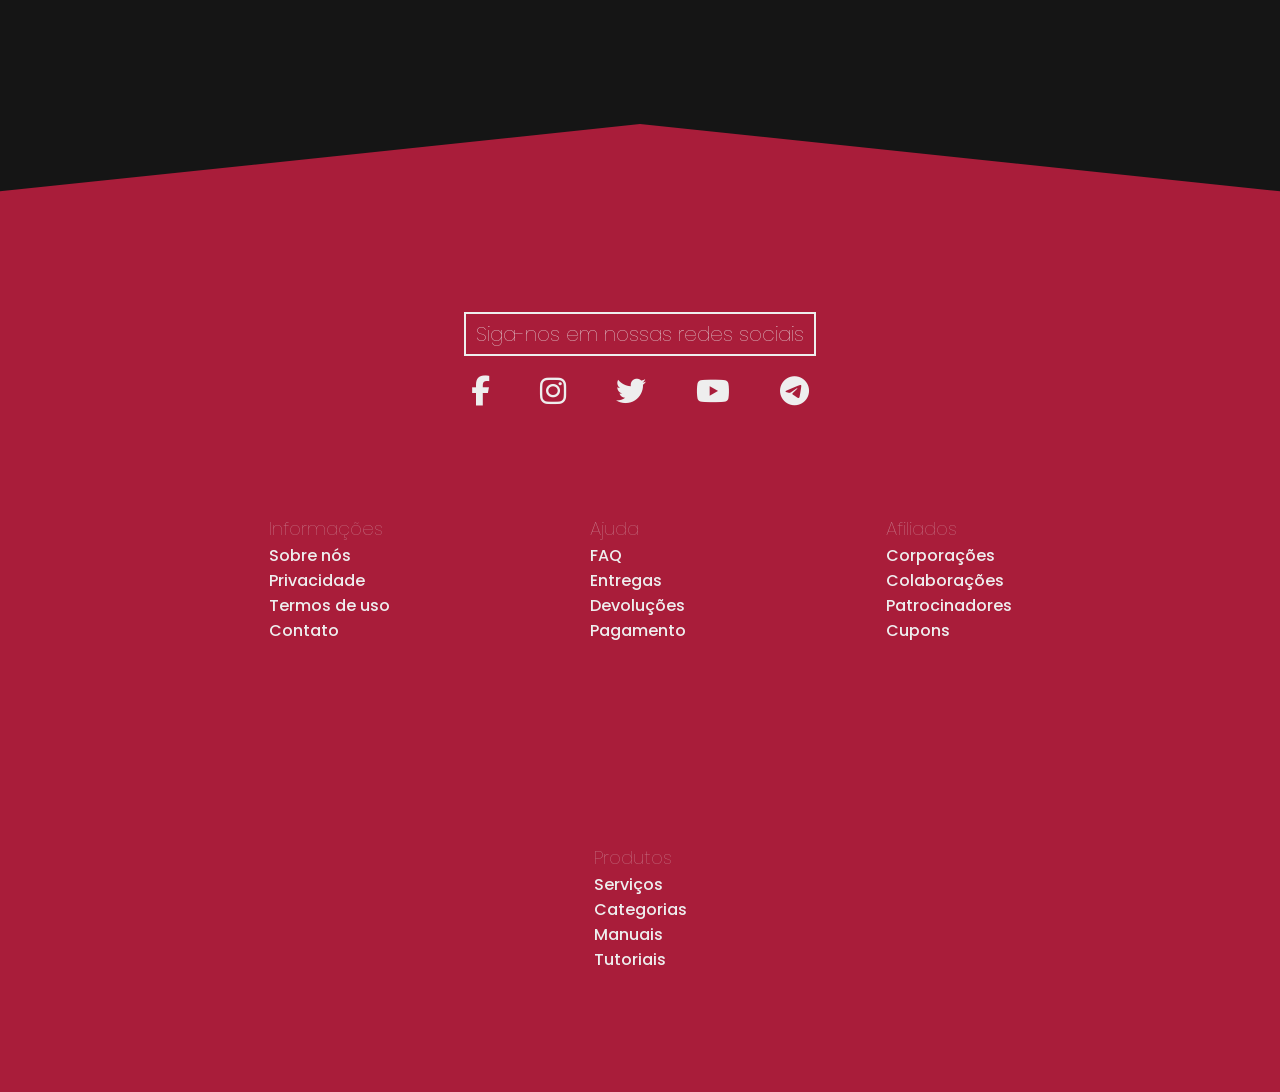
==== commit 9f3c64a0: "Update index.html" ====
--- a/index.html
+++ b/index.html
@@ -5,7 +5,7 @@
     <meta name="viewport" content="width=device-width, initial-scale=1.0">
     <link rel="stylesheet" href="style.css">
     <link rel="stylesheet" href="https://cdnjs.cloudflare.com/ajax/libs/font-awesome/6.6.0/css/all.min.css" integrity="sha512-Kc323vGBEqzTmouAECnVceyQqyqdsSiqLQISBL29aUW4U/M7pSPA/gEUZQqv1cwx4OnYxTxve5UMg5GT6L4JJg==" crossorigin="anonymous" referrerpolicy="no-referrer" />
-    <link rel="icon" type="image/x-icon" href="Images/site-logo.png">
+    <link rel="icon" type="image/x-icon" href="Images/site-logo.webp">
     <script src="script.js"></script>
     <title>NickShoes</title>
 </head>
@@ -16,18 +16,18 @@
             <div class="dropdown-content" id="myDropdown" >
                 <a href="#about">Sobre</a>
                 <a href="#mercadoria">Loja</a>
-                <a href="#local">Local</a>
+                <a href="login.html">Login</a>
                 <a href="#footer">Contato</a>
             </div>
-            <a href="#home"><img src="Images/logo.png" alt="" class="logo"></a>
+            <a href="#home"><img src="Images/logo.webp" alt="" class="logo"></a>
             <nav class="bar">
         </div>
-        <a href="#home"><img src="Images/logo.png" alt="" class="logo2"></a>
+        <a href="#home"><img src="Images/logo.webp" alt="" class="logo2"></a>
         <nav class="bar">
             <ul>
                 <a href="#about"><li class="list-item">Sobre</li></a>
                 <a href="#mercadoria"><li class="list-item">Loja</li></a>
-                <a href="#local"><li class="list-item">Local</li></a>
+                <a href="login.html"><li class="list-item">Login</li></a>
                 <a href="#footer"><li class="list-item">Contato</li></a>
             </ul>
         </nav>
@@ -50,11 +50,11 @@
                 <button class="btn2">Saiba Mais</button>
             </div>
         </div>
-        <img src="Images/shoes.png" alt="" class="shoes">
+        <img src="Images/shoes.webp" alt="" class="shoes">
     </div>
     <section>
         <div class="commentario-1">
-            <img src="Images/shoes3.png" alt="" class="commentario-imagem">
+            <img src="Images/shoes3.webp" alt="" class="commentario-imagem">
             <div class="quadrante-1">
                 <h2 class="comentario-title-1">Conforto</h2>
                 <p class="comentario-coment-1">Os tênis da NickStore são projetados para proporcionar um conforto excepcional<span class="celular">, combinando tecnologia avançada com um design ergonômico.</span></p>
@@ -65,10 +65,10 @@
                 <h2 class="comentario-title-2">Estilo</h2>
                 <p class="comentario-coment-2">Os tênis Nickstore se destacam por seu estilo contemporâneo e versátil, que combina elegância e modernidade.<span class="celular">Cada modelo é desenhado para atender às últimas tendências da moda, oferecendo linhas clean e acabamentos sofisticados.</span></p>
             </div>
-            <img src="Images/shoes2.png" alt="" class="commentario-imagem-2">
+            <img src="Images/shoes2.webp" alt="" class="commentario-imagem-2">
         </div>
         <div class="commentario-1">
-            <img src="Images/shoes.png" alt="" class="commentario-imagem">
+            <img src="Images/shoes.webp" alt="" class="commentario-imagem">
             <div class="quadrante-1">
                 <h2 class="comentario-title-1">Visual</h2>
                 <p class="comentario-coment-1">A ergonomia dos tênis Nickstore é pensada para proporcionar o máximo de conforto e suporte para os pés ao longo do dia.<span class="celular">Cada modelo é projetado com uma construção que se adapta ao formato natural do pé.</span></p>
@@ -88,11 +88,11 @@
     <div class="cards" id="mercadoria">
         <div class="card">
             <div class="card-header">
-                <img src="Images/logo.png" alt="" class="card-logo">
+                <img src="Images/logo.webp" alt="" class="card-logo">
                 <p class="card-price">R$ 689,00</p>
             </div>
             <div class="card-img-container">
-                <img src="Images/shoes.png" alt="" class="card-img" id="tilt">
+                <img src="Images/shoes.webp" alt="" class="card-img" id="tilt">
             </div>
             <h4 class="shoes-name">Air Jordan 1</h4>
             <div class="btn-container">
@@ -101,11 +101,11 @@
         </div>
         <div class="card">
             <div class="card-header">
-                <img src="Images/logo.png" alt="" class="card-logo">
+                <img src="Images/logo.webp" alt="" class="card-logo">
                 <p class="card-price">R$ 899,00</p>
             </div>
             <div class="card-img-container">
-                <img src="Images/shoes2.png" alt="" class="card-img" id="tilt">
+                <img src="Images/shoes2.webp" alt="" class="card-img" id="tilt">
             </div>
             <h4 class="shoes-name">Nike Air</h4>
             <div class="btn-container">
@@ -114,11 +114,11 @@
         </div>
         <div class="card">
             <div class="card-header">
-                <img src="Images/logo.png" alt="" class="card-logo">
+                <img src="Images/logo.webp" alt="" class="card-logo">
                 <p class="card-price">R$ 929,00</p>
             </div>
             <div class="card-img-container">
-                <img src="Images/shoes3.png"" class="card-img" id="tilt">
+                <img src="Images/shoes3.webp"" class="card-img" id="tilt">
             </div>
             <h4 class="shoes-name">Zoom Vapor</h4>
             <div class="btn-container">
@@ -127,11 +127,11 @@
         </div>
         <div class="card">
             <div class="card-header">
-                <img src="Images/logo.png" alt="" class="card-logo">
+                <img src="Images/logo.webp" alt="" class="card-logo">
                 <p class="card-price">R$ 489,00</p>
             </div>
             <div class="card-img-container">
-                <img src="Images/shoes4.png" alt="" class="card-img" id="tilt">
+                <img src="Images/shoes4.webp" alt="" class="card-img" id="tilt">
             </div>
             <h4 class="shoes-name">Air Jordan 2</h4>
             <div class="btn-container">
@@ -197,4 +197,4 @@
     </footer>
     
 </body>
-</html>+</html>
--- a/style.css
+++ b/style.css
@@ -384,6 +384,7 @@
 }
 .footer-elements-2{
     background-color: var(--primary-color);
+    padding-bottom: 100px;
 }
 /*Media*/
 /*desktop*/
@@ -622,6 +623,9 @@
         width: 50%;
         margin-top: 40px;
     }
+    .location-text{
+        color: var(--tertiary-color);
+    }
     .mapa-container{
         display: flex;
         justify-content: space-between;
@@ -721,7 +725,7 @@
         display: block;
     }
     .search{
-        width: 100%;
+        width: 100px;
     }
     .commentario-1{
         display: flex;
@@ -1000,4 +1004,4 @@
         gap: 20px;
     }
 
-}+}
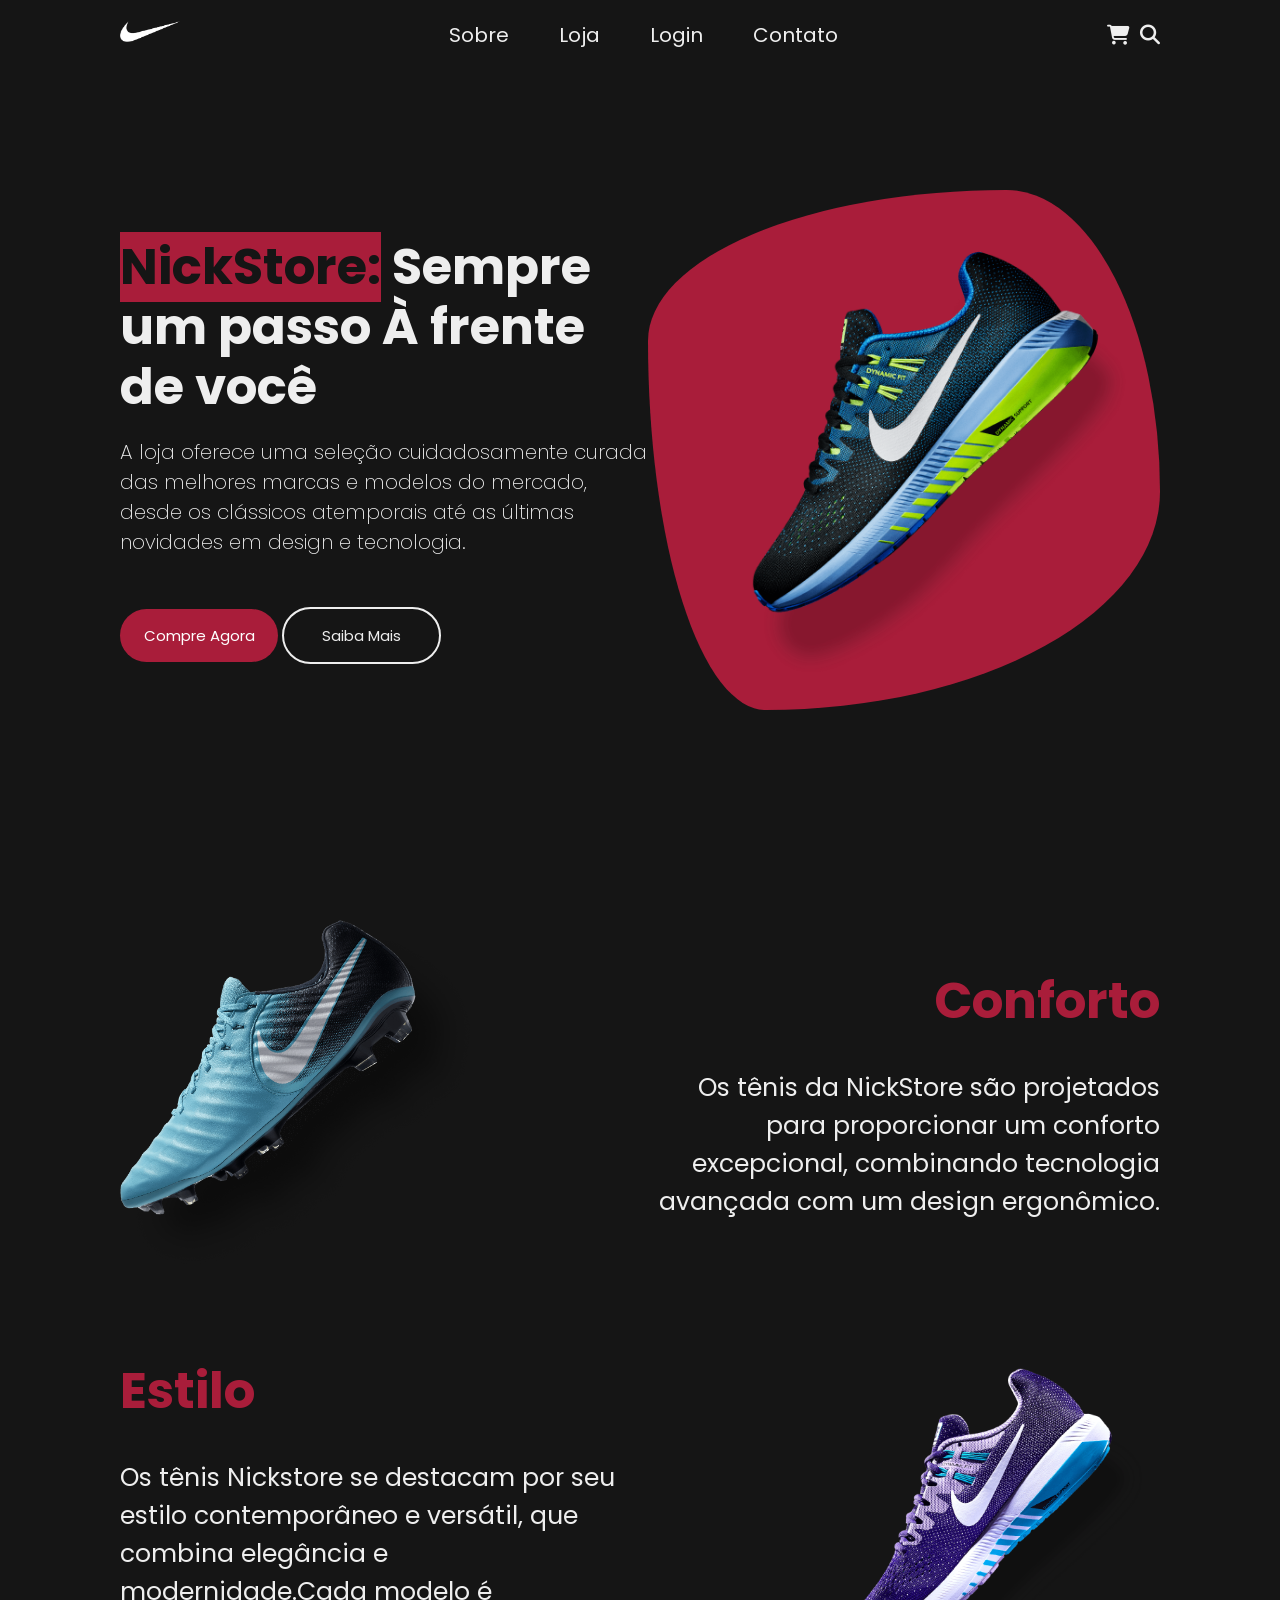
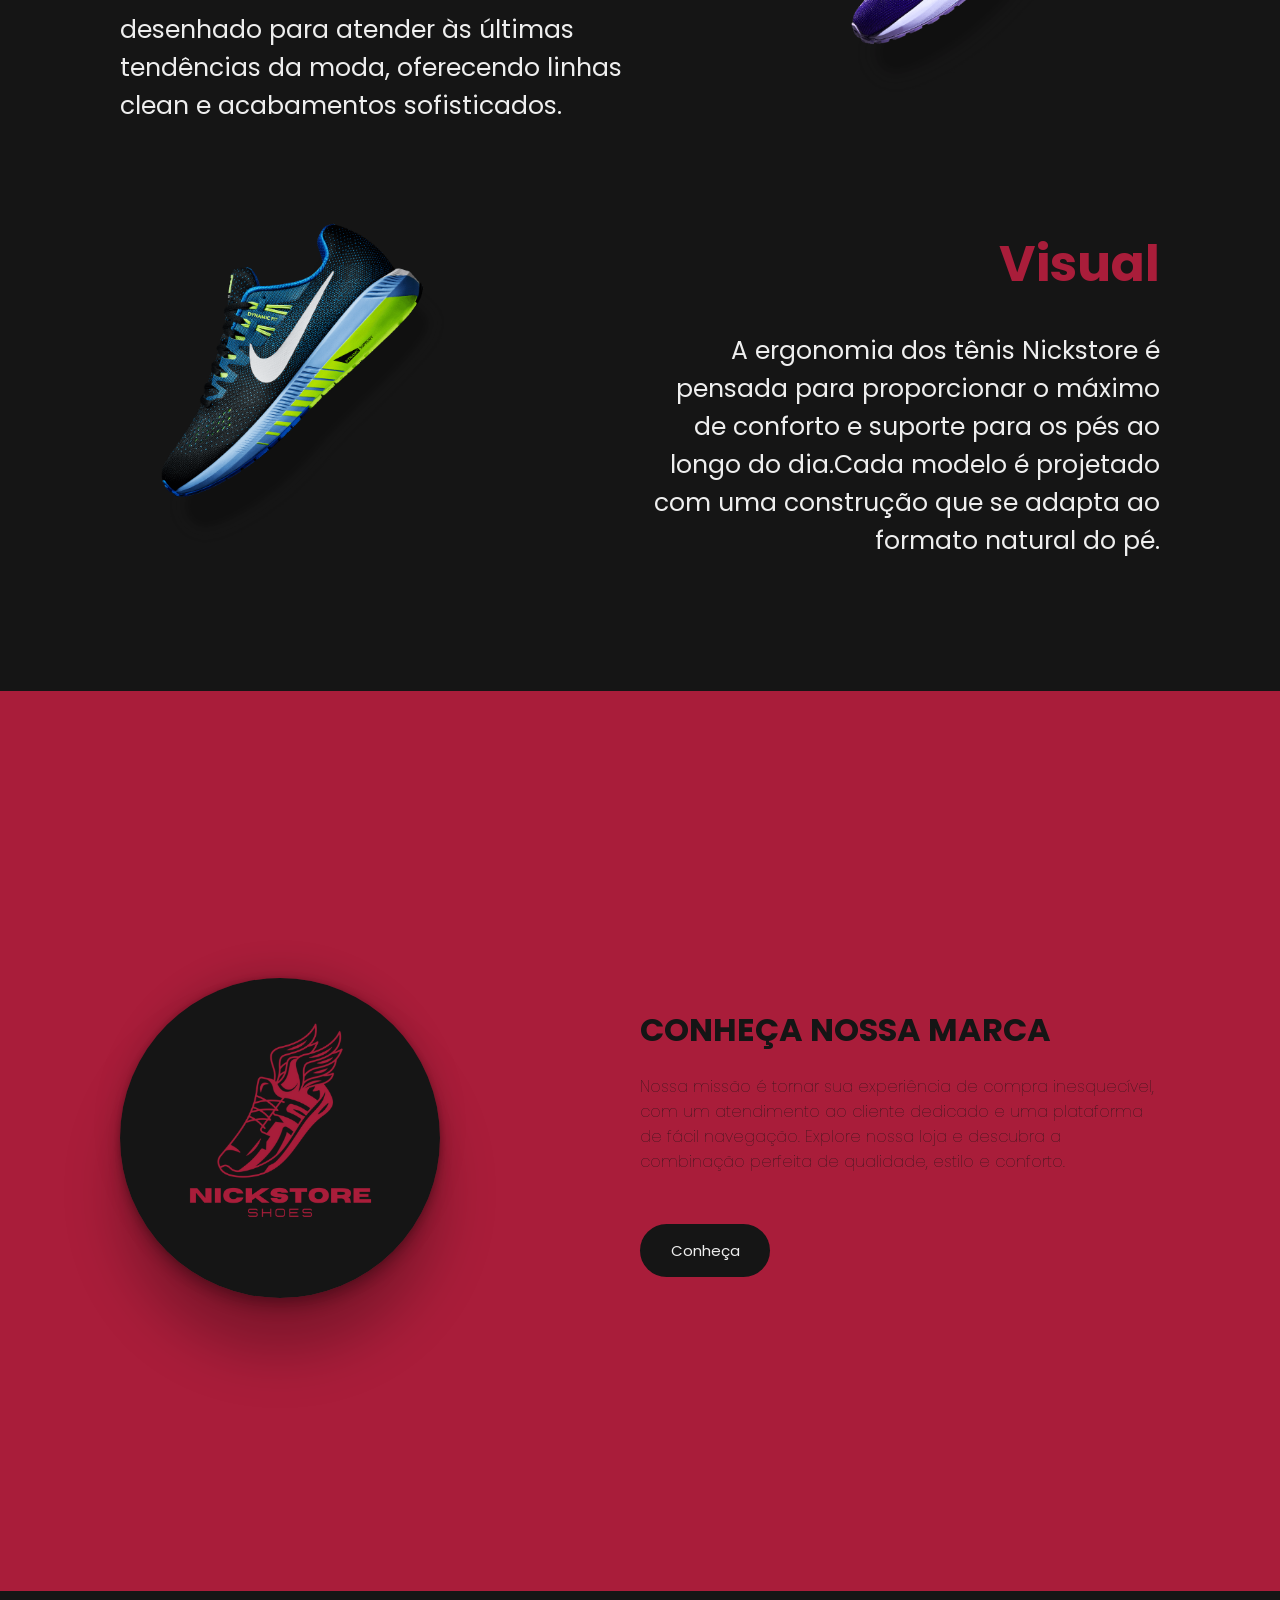
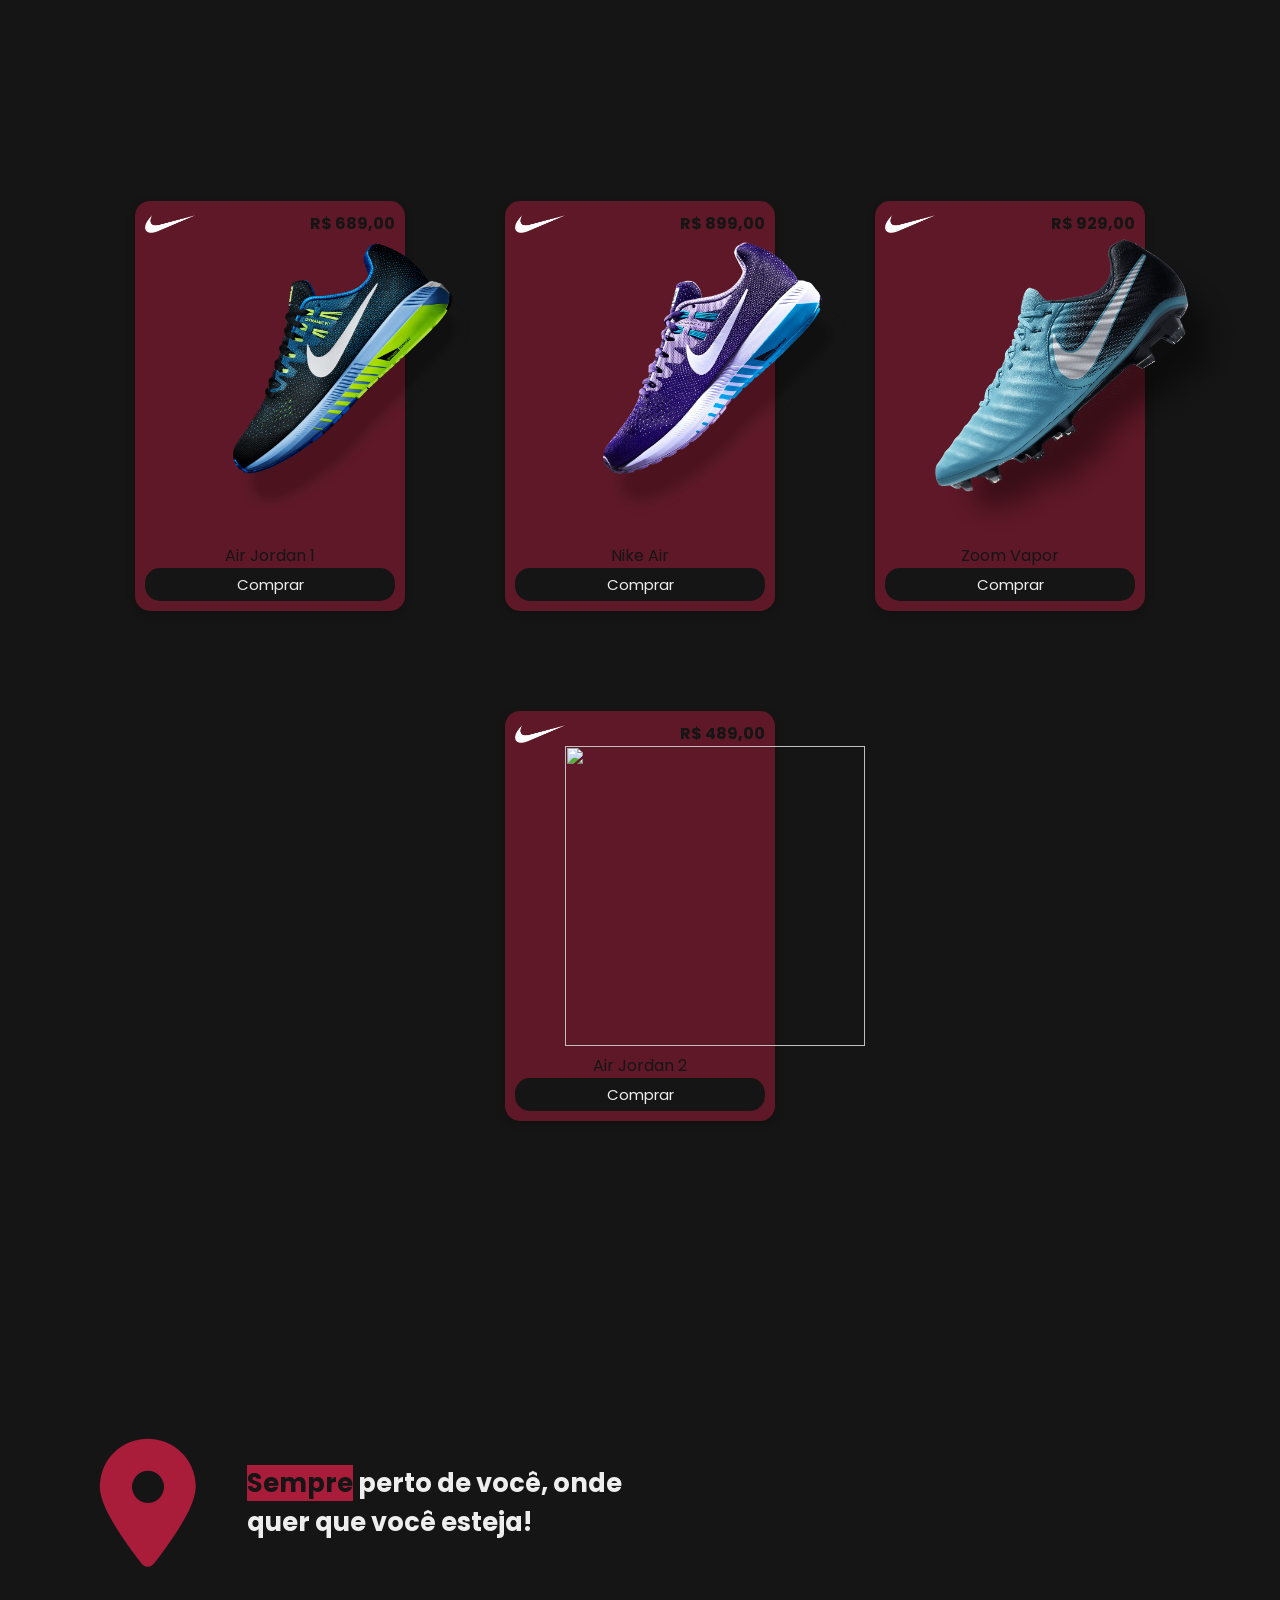
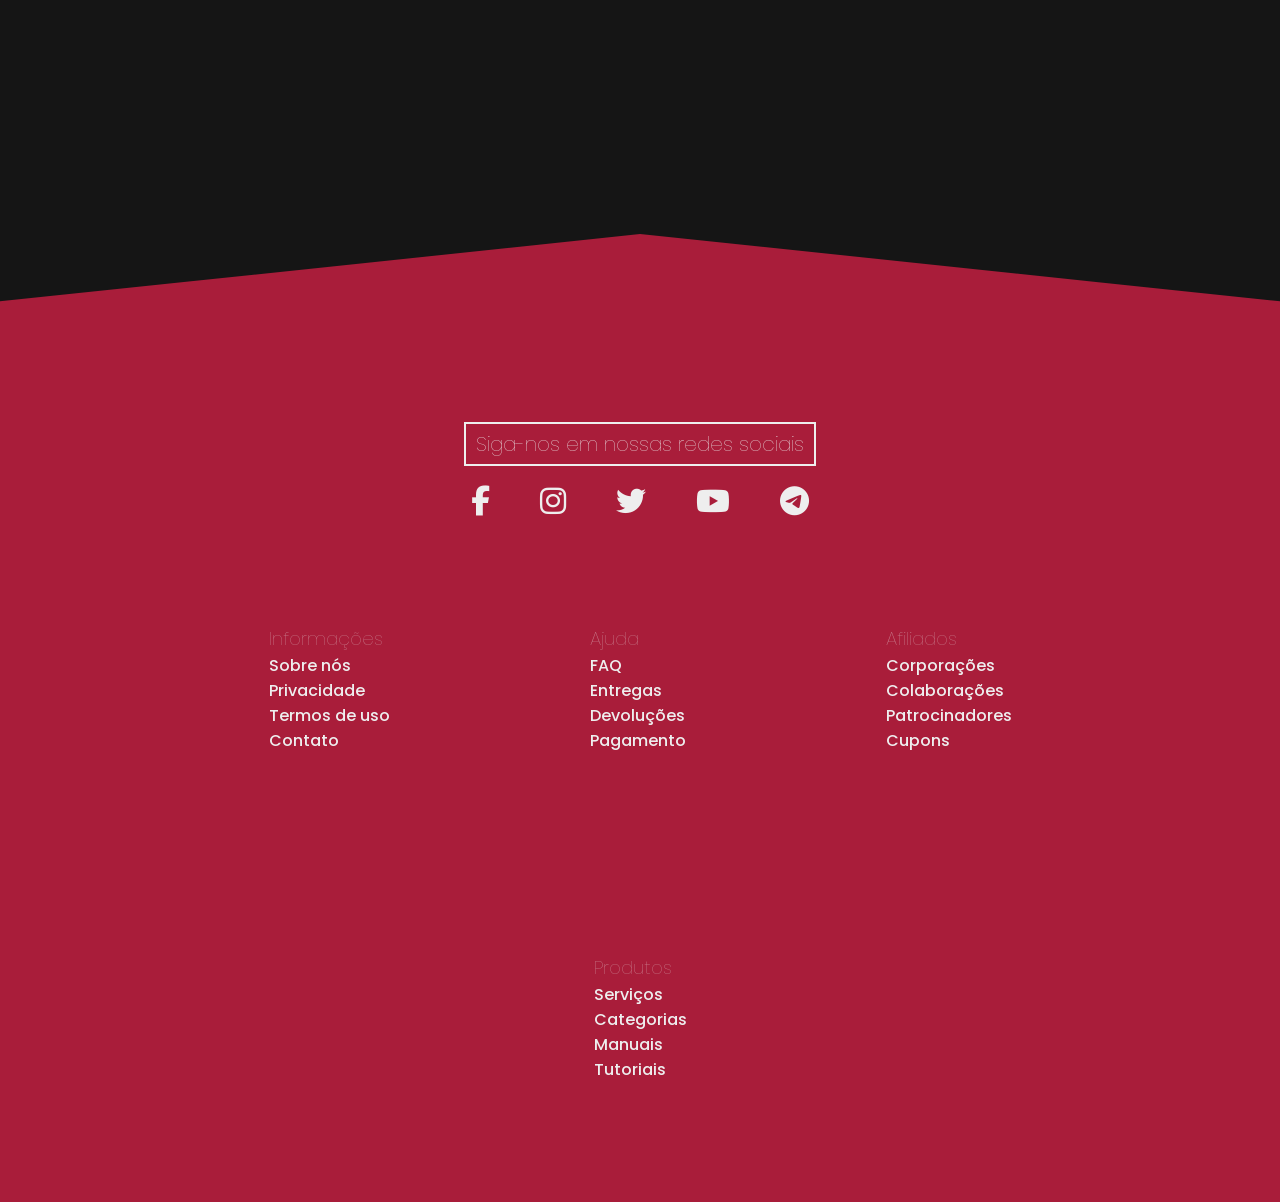
==== commit f9a80456: "Update index.html" ====
--- a/index.html
+++ b/index.html
@@ -5,7 +5,7 @@
     <meta name="viewport" content="width=device-width, initial-scale=1.0">
     <link rel="stylesheet" href="style.css">
     <link rel="stylesheet" href="https://cdnjs.cloudflare.com/ajax/libs/font-awesome/6.6.0/css/all.min.css" integrity="sha512-Kc323vGBEqzTmouAECnVceyQqyqdsSiqLQISBL29aUW4U/M7pSPA/gEUZQqv1cwx4OnYxTxve5UMg5GT6L4JJg==" crossorigin="anonymous" referrerpolicy="no-referrer" />
-    <link rel="icon" type="image/x-icon" href="Images/site-logo.webp">
+    <link rel="icon" type="image/x-icon" href="Images/site-logo.png">
     <script src="script.js"></script>
     <title>NickShoes</title>
 </head>
@@ -19,10 +19,10 @@
                 <a href="login.html">Login</a>
                 <a href="#footer">Contato</a>
             </div>
-            <a href="#home"><img src="Images/logo.webp" alt="" class="logo"></a>
+            <a href="#home"><img src="Images/logo.png" alt="" class="logo"></a>
             <nav class="bar">
         </div>
-        <a href="#home"><img src="Images/logo.webp" alt="" class="logo2"></a>
+        <a href="#home"><img src="Images/logo.png" alt="" class="logo2"></a>
         <nav class="bar">
             <ul>
                 <a href="#about"><li class="list-item">Sobre</li></a>
@@ -50,11 +50,11 @@
                 <button class="btn2">Saiba Mais</button>
             </div>
         </div>
-        <img src="Images/shoes.webp" alt="" class="shoes">
+        <img src="Images/shoes.png" alt="" class="shoes">
     </div>
     <section>
         <div class="commentario-1">
-            <img src="Images/shoes3.webp" alt="" class="commentario-imagem">
+            <img src="Images/shoes3.png" alt="" class="commentario-imagem">
             <div class="quadrante-1">
                 <h2 class="comentario-title-1">Conforto</h2>
                 <p class="comentario-coment-1">Os tênis da NickStore são projetados para proporcionar um conforto excepcional<span class="celular">, combinando tecnologia avançada com um design ergonômico.</span></p>
@@ -65,10 +65,10 @@
                 <h2 class="comentario-title-2">Estilo</h2>
                 <p class="comentario-coment-2">Os tênis Nickstore se destacam por seu estilo contemporâneo e versátil, que combina elegância e modernidade.<span class="celular">Cada modelo é desenhado para atender às últimas tendências da moda, oferecendo linhas clean e acabamentos sofisticados.</span></p>
             </div>
-            <img src="Images/shoes2.webp" alt="" class="commentario-imagem-2">
+            <img src="Images/shoes2.png" alt="" class="commentario-imagem-2">
         </div>
         <div class="commentario-1">
-            <img src="Images/shoes.webp" alt="" class="commentario-imagem">
+            <img src="Images/shoes.png" alt="" class="commentario-imagem">
             <div class="quadrante-1">
                 <h2 class="comentario-title-1">Visual</h2>
                 <p class="comentario-coment-1">A ergonomia dos tênis Nickstore é pensada para proporcionar o máximo de conforto e suporte para os pés ao longo do dia.<span class="celular">Cada modelo é projetado com uma construção que se adapta ao formato natural do pé.</span></p>
@@ -88,11 +88,11 @@
     <div class="cards" id="mercadoria">
         <div class="card">
             <div class="card-header">
-                <img src="Images/logo.webp" alt="" class="card-logo">
+                <img src="Images/logo.png" alt="" class="card-logo">
                 <p class="card-price">R$ 689,00</p>
             </div>
             <div class="card-img-container">
-                <img src="Images/shoes.webp" alt="" class="card-img" id="tilt">
+                <img src="Images/shoes.png" alt="" class="card-img" id="tilt">
             </div>
             <h4 class="shoes-name">Air Jordan 1</h4>
             <div class="btn-container">
@@ -101,11 +101,11 @@
         </div>
         <div class="card">
             <div class="card-header">
-                <img src="Images/logo.webp" alt="" class="card-logo">
+                <img src="Images/logo.png" alt="" class="card-logo">
                 <p class="card-price">R$ 899,00</p>
             </div>
             <div class="card-img-container">
-                <img src="Images/shoes2.webp" alt="" class="card-img" id="tilt">
+                <img src="Images/shoes2.png" alt="" class="card-img" id="tilt">
             </div>
             <h4 class="shoes-name">Nike Air</h4>
             <div class="btn-container">
@@ -114,11 +114,11 @@
         </div>
         <div class="card">
             <div class="card-header">
-                <img src="Images/logo.webp" alt="" class="card-logo">
+                <img src="Images/logo.png" alt="" class="card-logo">
                 <p class="card-price">R$ 929,00</p>
             </div>
             <div class="card-img-container">
-                <img src="Images/shoes3.webp"" class="card-img" id="tilt">
+                <img src="Images/shoes3.png"" class="card-img" id="tilt">
             </div>
             <h4 class="shoes-name">Zoom Vapor</h4>
             <div class="btn-container">
@@ -127,7 +127,7 @@
         </div>
         <div class="card">
             <div class="card-header">
-                <img src="Images/logo.webp" alt="" class="card-logo">
+                <img src="Images/logo.png" alt="" class="card-logo">
                 <p class="card-price">R$ 489,00</p>
             </div>
             <div class="card-img-container">
--- a/style.css
+++ b/style.css
@@ -623,9 +623,6 @@
         width: 50%;
         margin-top: 40px;
     }
-    .location-text{
-        color: var(--tertiary-color);
-    }
     .mapa-container{
         display: flex;
         justify-content: space-between;
@@ -635,6 +632,9 @@
     .fa-location-dot{
         font-size: 100px;
         color: var(--primary-color);
+    }
+    .location-text{
+        color: var(--tertiary-color);
     }
     .location-container{
         display: flex;
@@ -725,7 +725,7 @@
         display: block;
     }
     .search{
-        width: 100px;
+        width: 100%;
     }
     .commentario-1{
         display: flex;
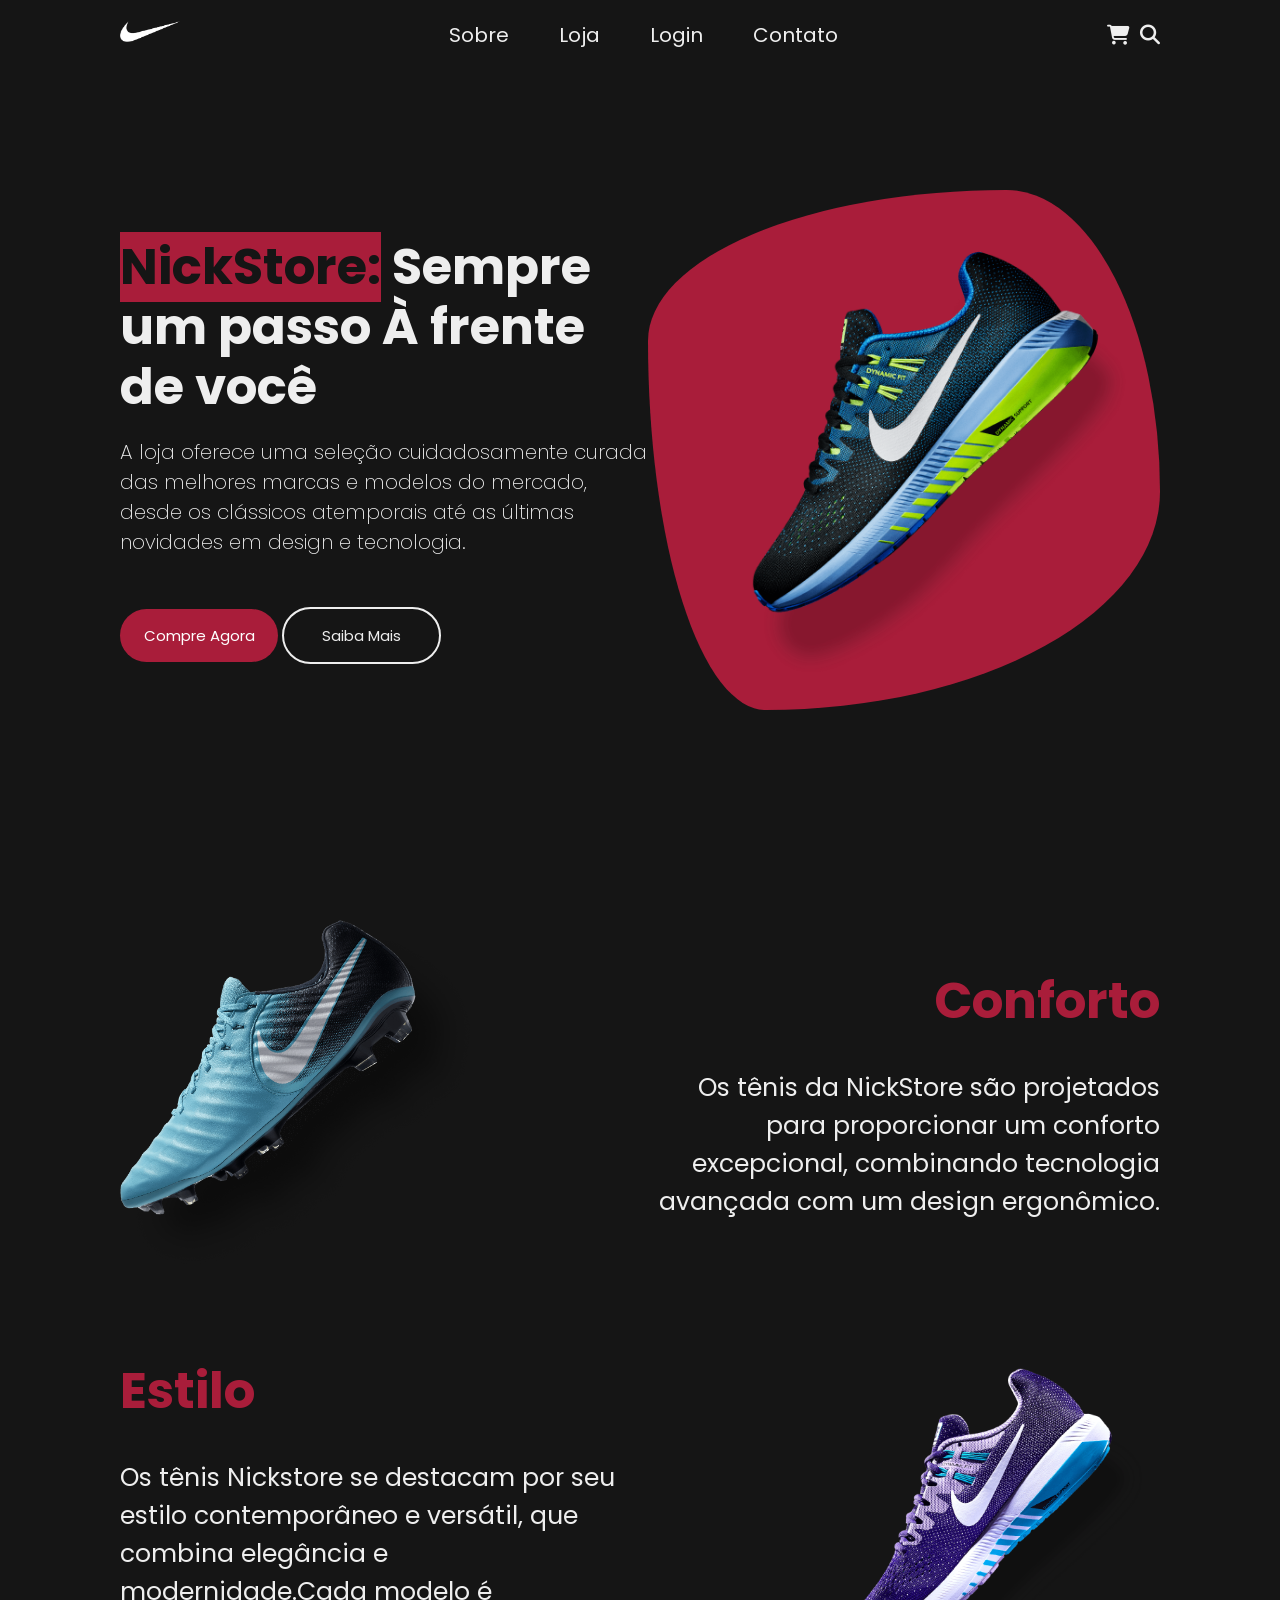
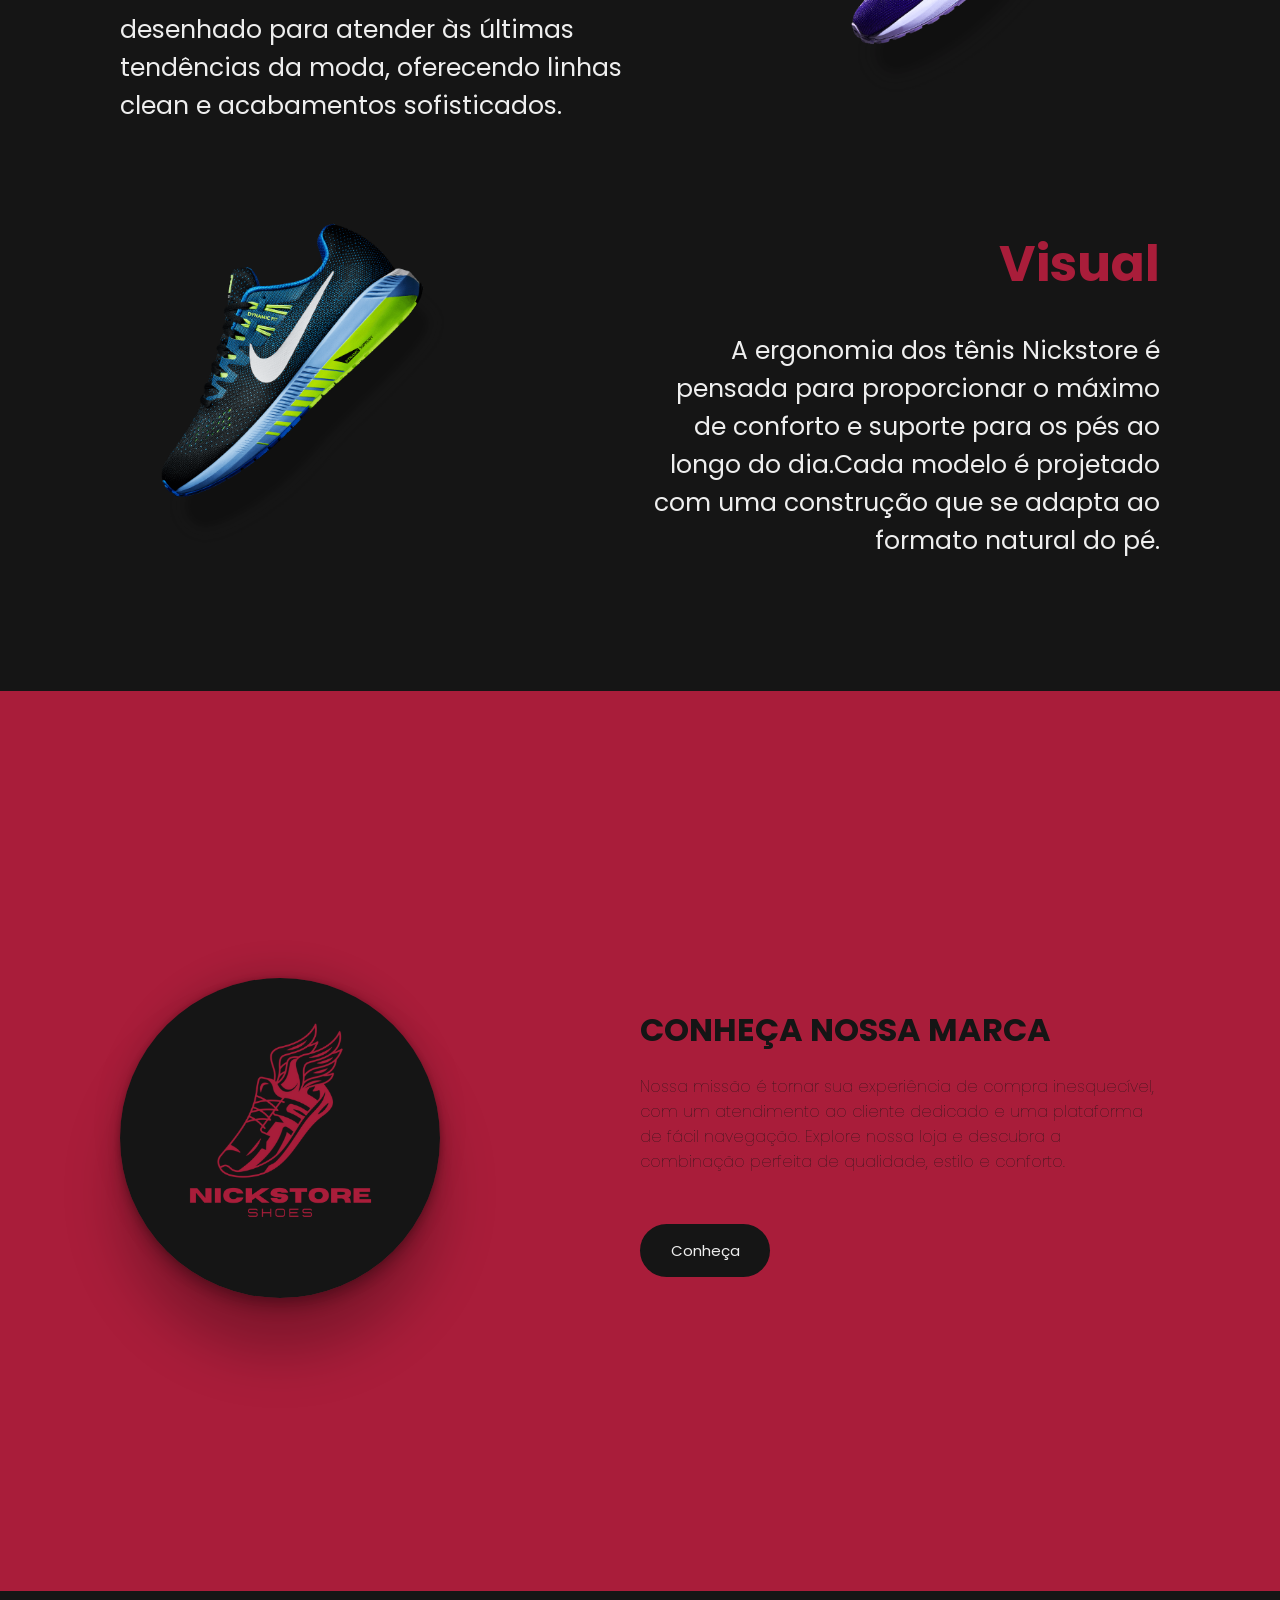
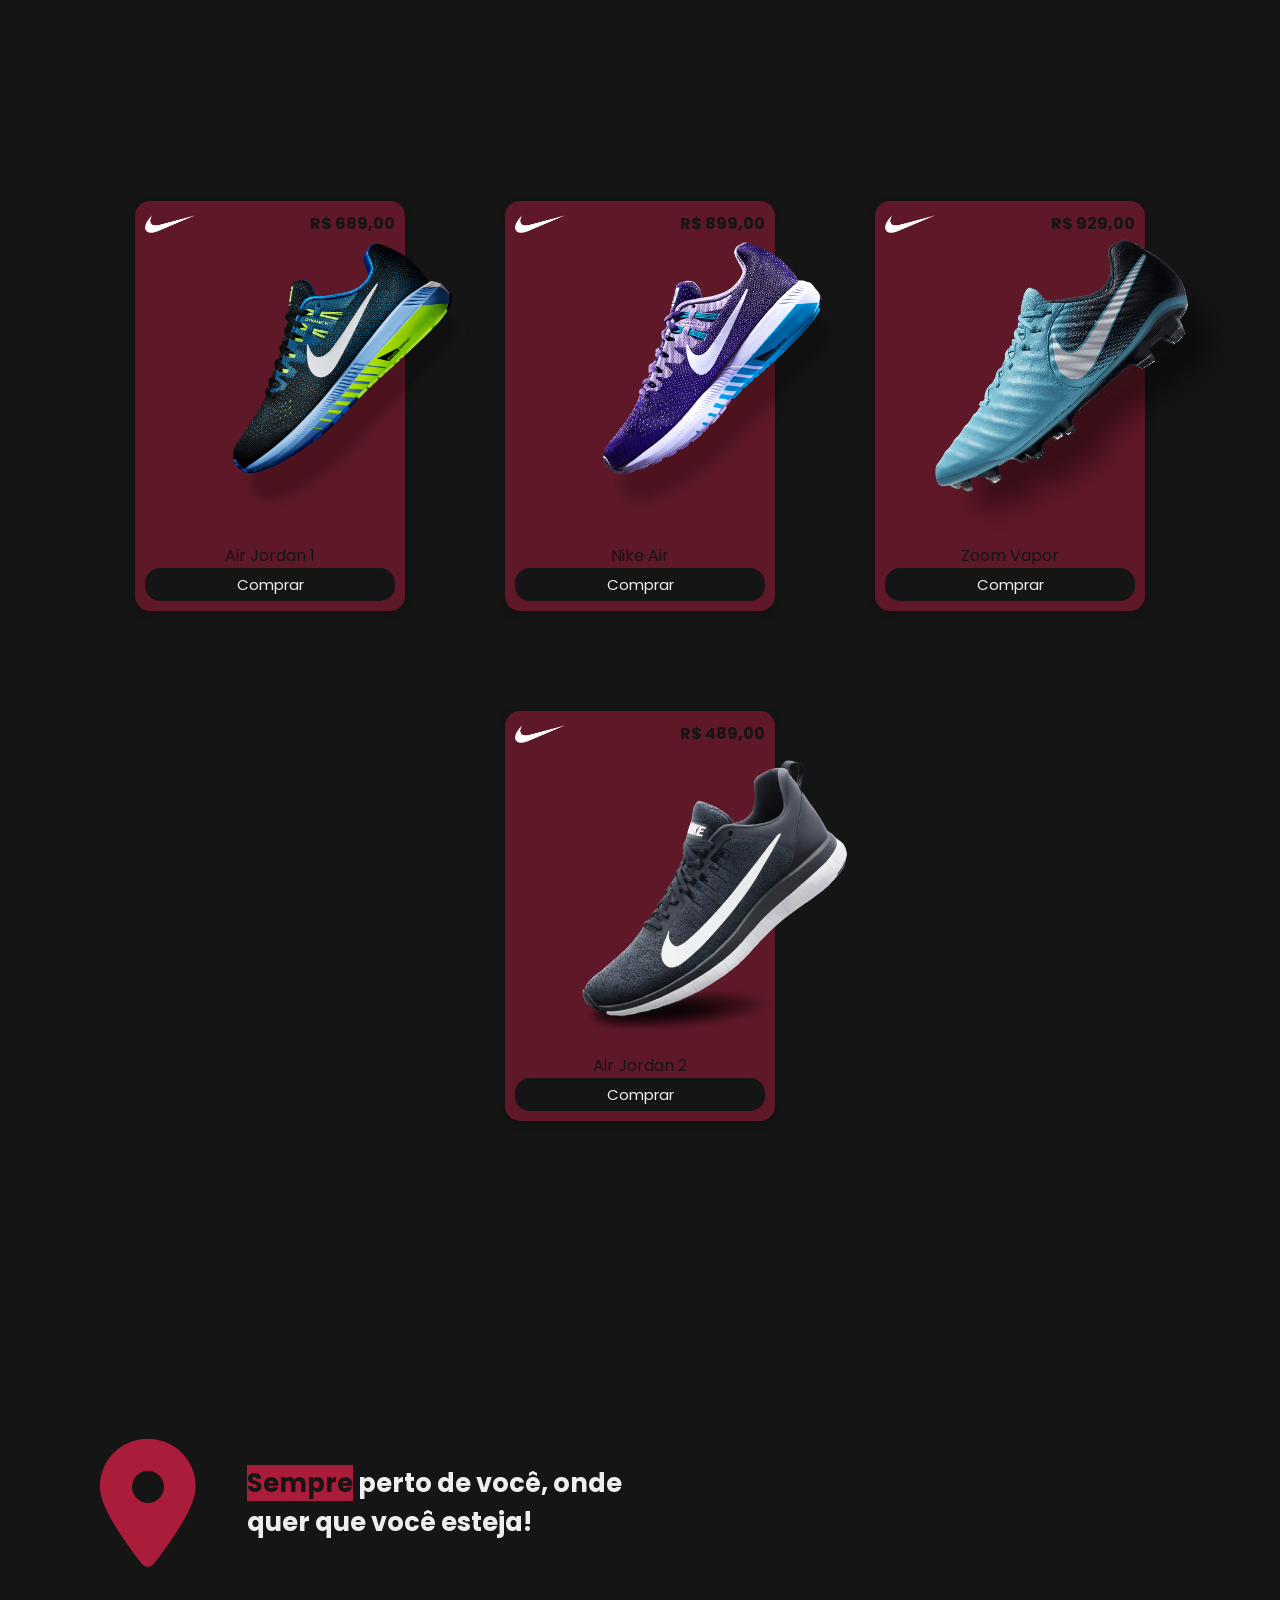
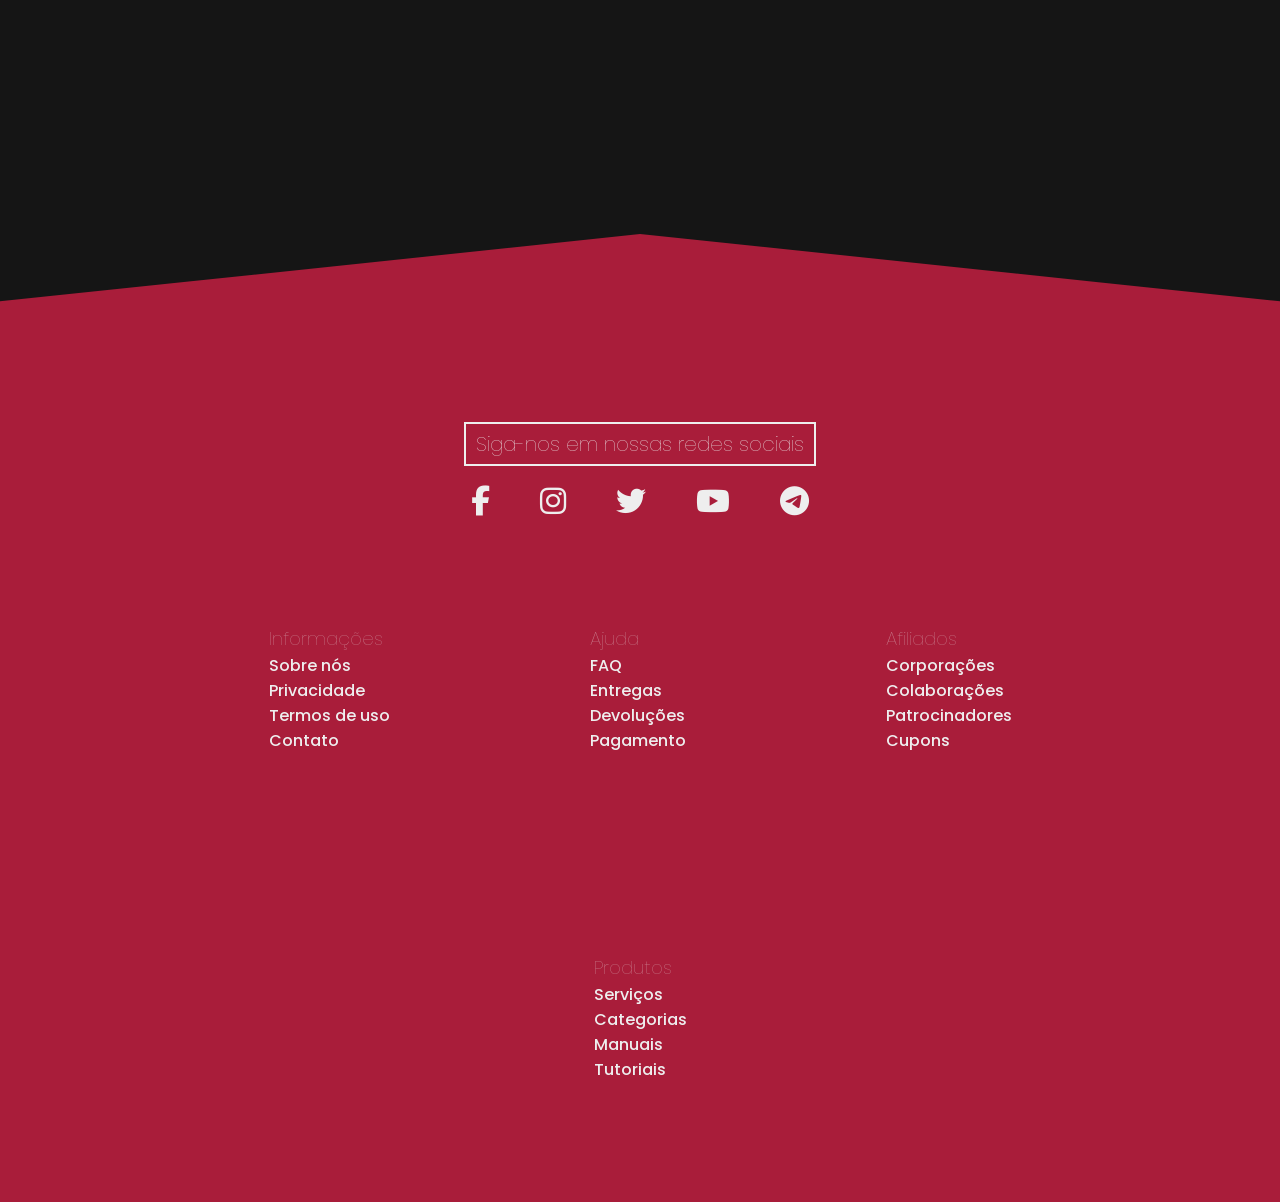
==== commit 1d37f547: "Update index.html" ====
--- a/index.html
+++ b/index.html
@@ -131,7 +131,7 @@
                 <p class="card-price">R$ 489,00</p>
             </div>
             <div class="card-img-container">
-                <img src="Images/shoes4.webp" alt="" class="card-img" id="tilt">
+                <img src="Images/shoes4.png" alt="" class="card-img" id="tilt">
             </div>
             <h4 class="shoes-name">Air Jordan 2</h4>
             <div class="btn-container">
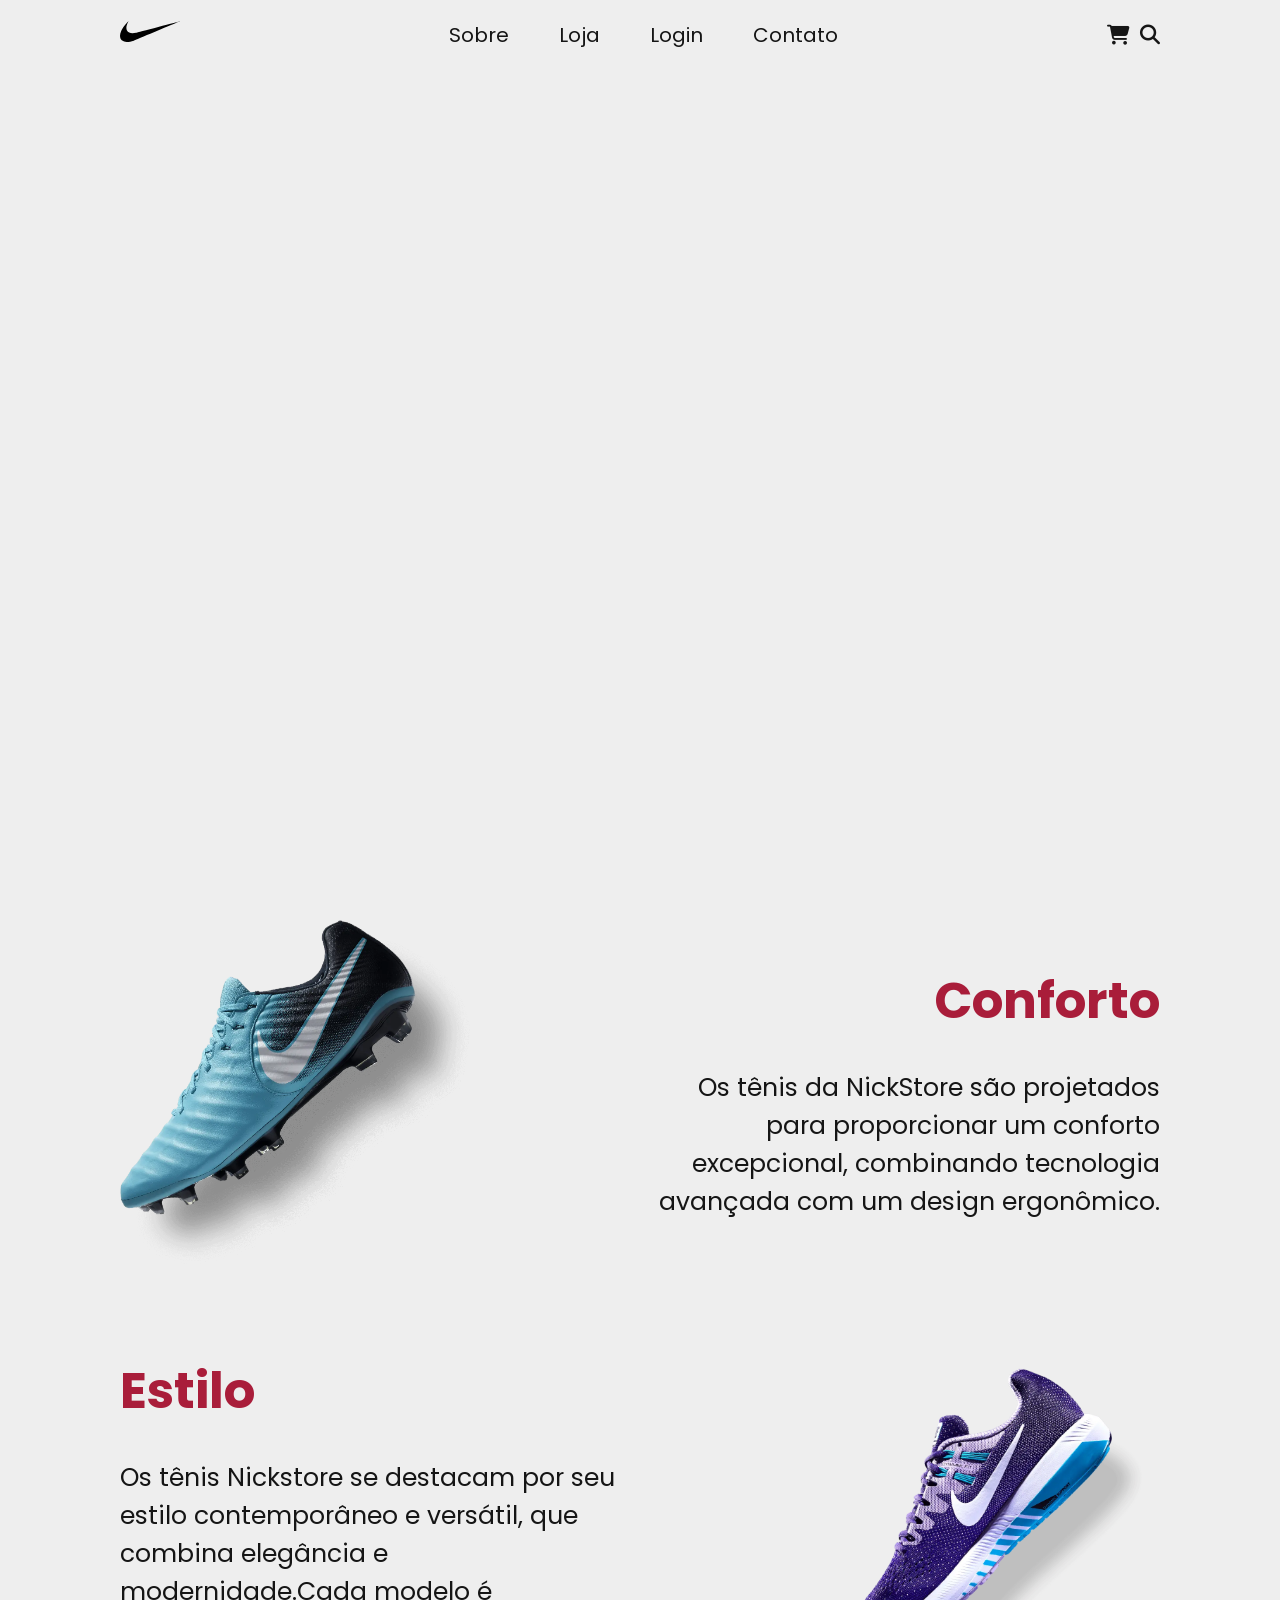
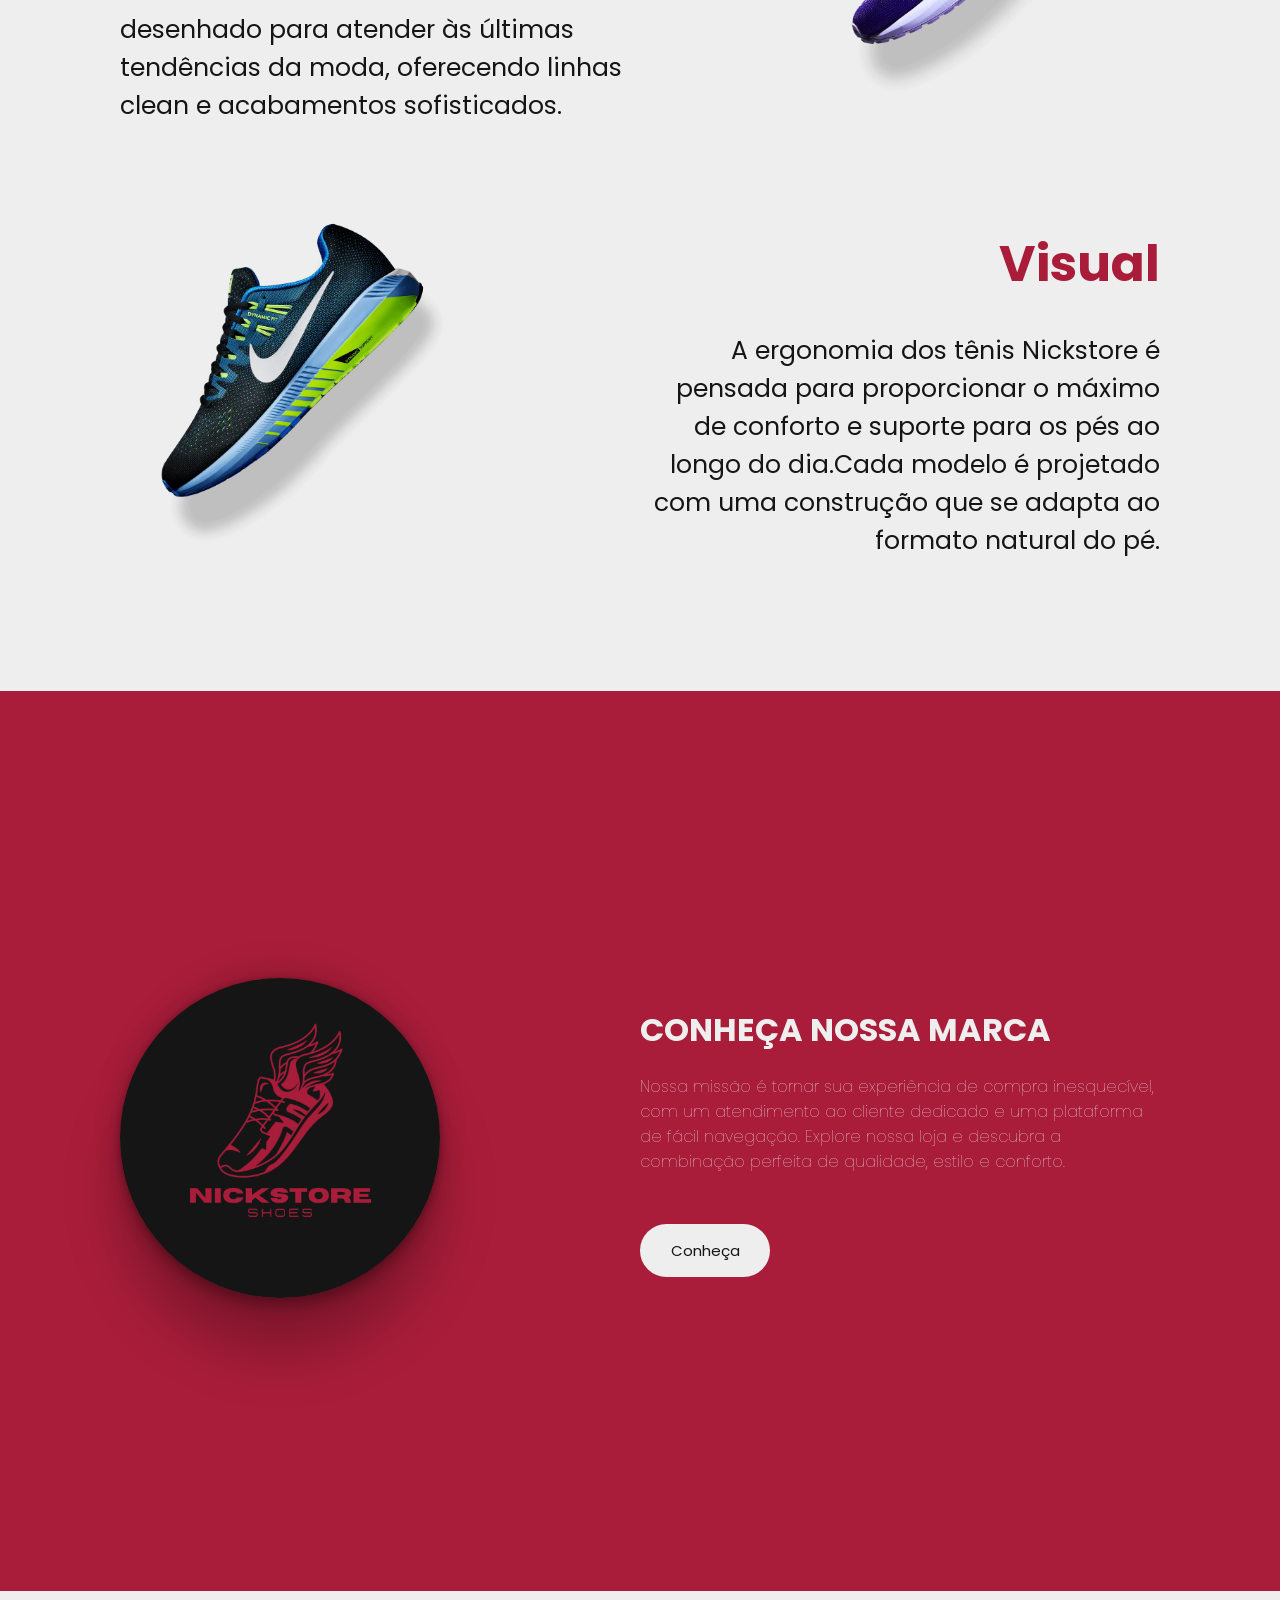
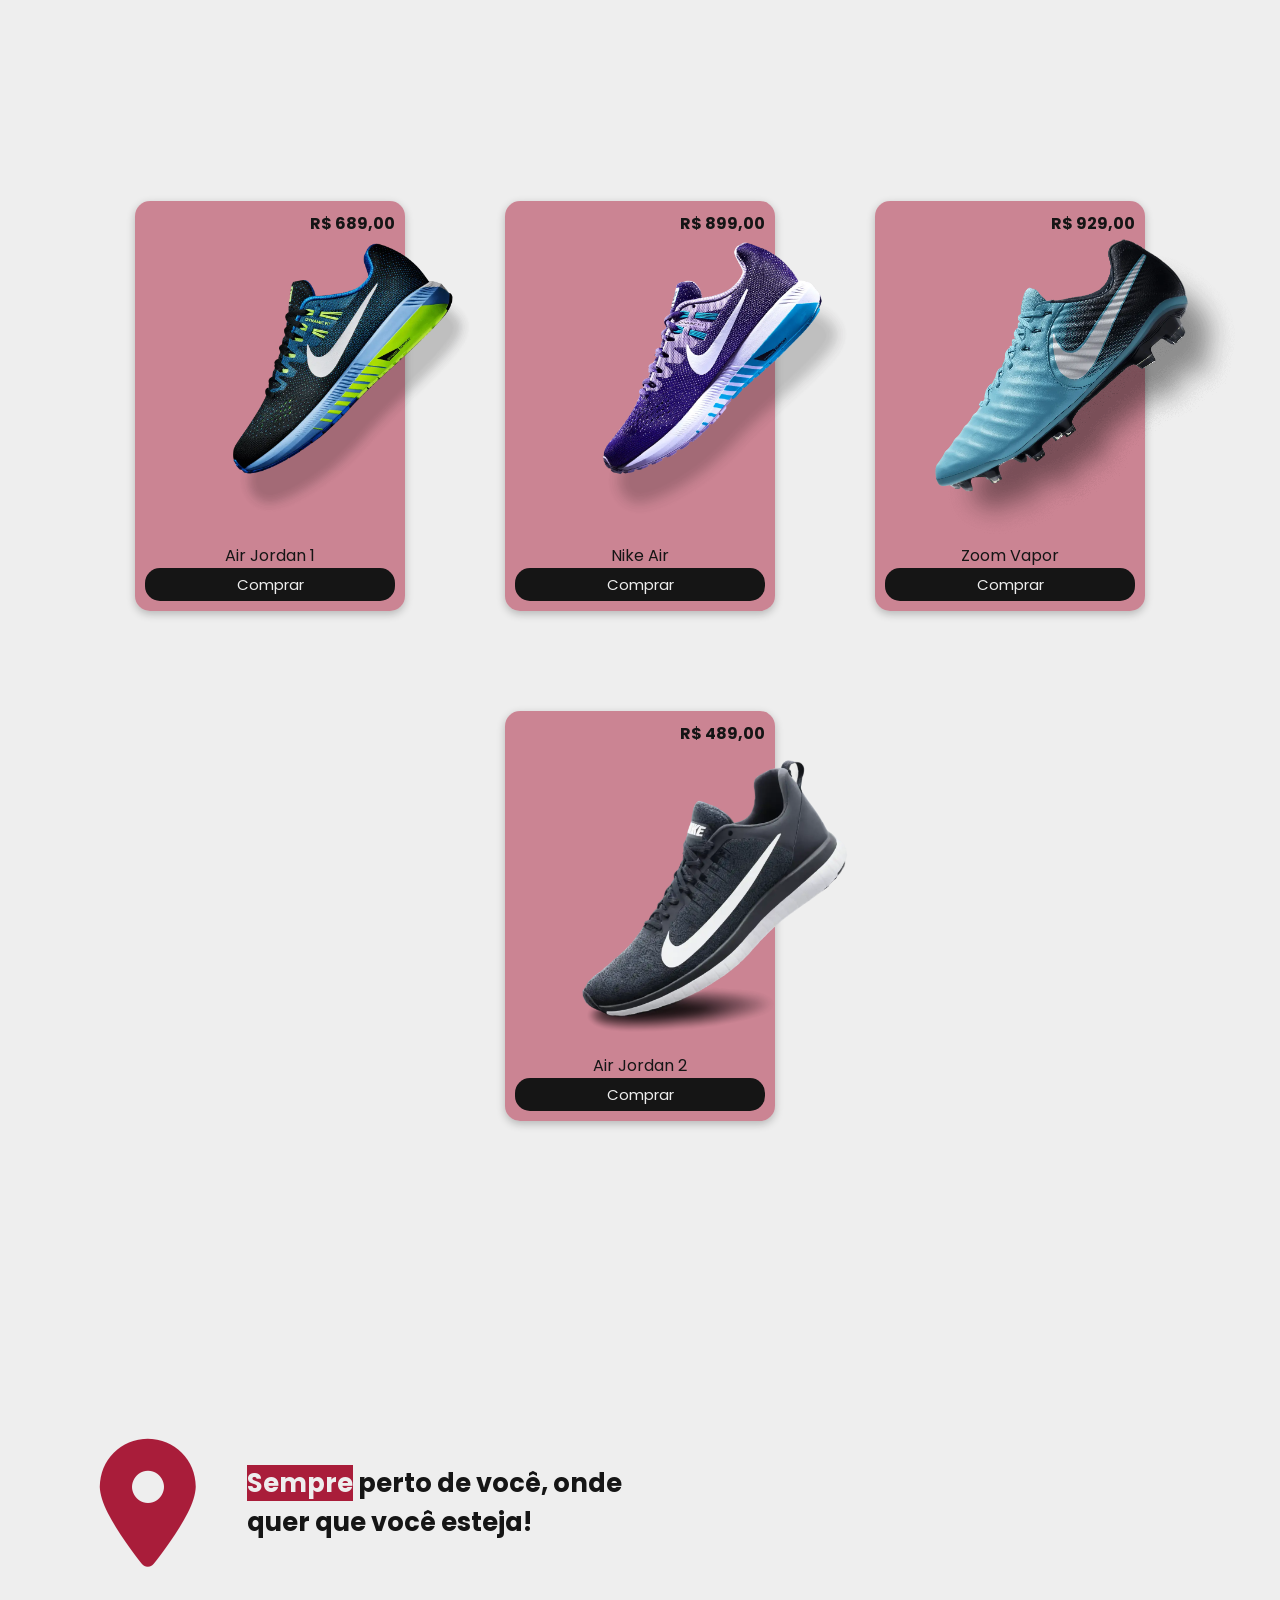
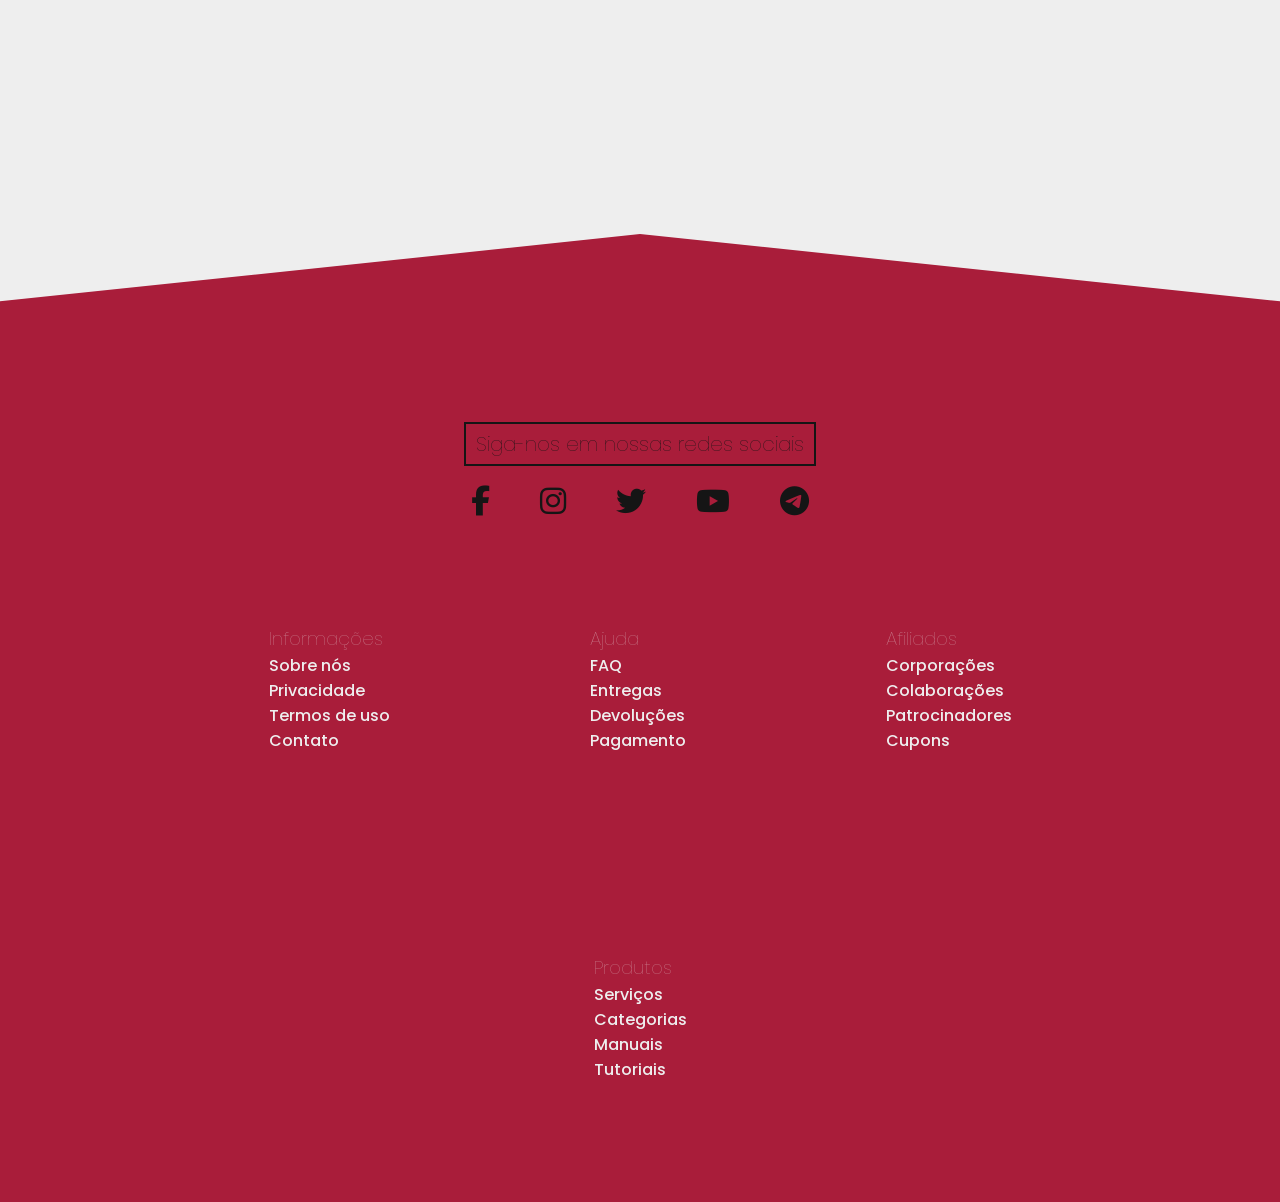
==== commit b0cbf899: "Add files via upload" ====
--- a/index.html
+++ b/index.html
@@ -3,10 +3,11 @@
 <head>
     <meta charset="UTF-8">
     <meta name="viewport" content="width=device-width, initial-scale=1.0">
-    <link rel="stylesheet" href="style.css">
+    <link rel="stylesheet" href="style/style.css">
     <link rel="stylesheet" href="https://cdnjs.cloudflare.com/ajax/libs/font-awesome/6.6.0/css/all.min.css" integrity="sha512-Kc323vGBEqzTmouAECnVceyQqyqdsSiqLQISBL29aUW4U/M7pSPA/gEUZQqv1cwx4OnYxTxve5UMg5GT6L4JJg==" crossorigin="anonymous" referrerpolicy="no-referrer" />
-    <link rel="icon" type="image/x-icon" href="Images/site-logo.png">
-    <script src="script.js"></script>
+    <link rel="icon" type="image/x-icon" href="Images/site-logo.webp">
+    <script src="script.js" defer></script>
+    <script src="https://unpkg.com/scrollreveal"></script>
     <title>NickShoes</title>
 </head>
 <body>
@@ -19,10 +20,10 @@
                 <a href="login.html">Login</a>
                 <a href="#footer">Contato</a>
             </div>
-            <a href="#home"><img src="Images/logo.png" alt="" class="logo"></a>
+            <a href="#home"><img src="Images/logo.svg" alt="" class="logo"></a>
             <nav class="bar">
         </div>
-        <a href="#home"><img src="Images/logo.png" alt="" class="logo2"></a>
+        <a href="#home"><img src="Images/logo.svg" alt="" class="logo2"></a>
         <nav class="bar">
             <ul>
                 <a href="#about"><li class="list-item">Sobre</li></a>
@@ -42,7 +43,7 @@
 
     </header>
     <div class="back" id="home">
-        <div class="sessao-1">
+        <div class="sessao-1 reveal-2">
             <h1 class="title"><span class="diferente">NickStore:</span><span class="celular"> Sempre um passo</span> À frente de você</h1>
             <h4 class="subtitle">A loja oferece uma seleção cuidadosamente curada das melhores marcas e modelos do mercado<span class="celular">, desde os clássicos atemporais até as últimas novidades em design e tecnologia.</span></h4>
             <div class="btn-content">
@@ -50,11 +51,11 @@
                 <button class="btn2">Saiba Mais</button>
             </div>
         </div>
-        <img src="Images/shoes.png" alt="" class="shoes">
+        <img src="Images/shoes.webp" alt="" class="shoes reveal-1">
     </div>
     <section>
         <div class="commentario-1">
-            <img src="Images/shoes3.png" alt="" class="commentario-imagem">
+            <img src="Images/shoes3.webp" alt="" class="commentario-imagem">
             <div class="quadrante-1">
                 <h2 class="comentario-title-1">Conforto</h2>
                 <p class="comentario-coment-1">Os tênis da NickStore são projetados para proporcionar um conforto excepcional<span class="celular">, combinando tecnologia avançada com um design ergonômico.</span></p>
@@ -65,10 +66,10 @@
                 <h2 class="comentario-title-2">Estilo</h2>
                 <p class="comentario-coment-2">Os tênis Nickstore se destacam por seu estilo contemporâneo e versátil, que combina elegância e modernidade.<span class="celular">Cada modelo é desenhado para atender às últimas tendências da moda, oferecendo linhas clean e acabamentos sofisticados.</span></p>
             </div>
-            <img src="Images/shoes2.png" alt="" class="commentario-imagem-2">
+            <img src="Images/shoes2.webp" alt="" class="commentario-imagem-2">
         </div>
         <div class="commentario-1">
-            <img src="Images/shoes.png" alt="" class="commentario-imagem">
+            <img src="Images/shoes.webp" alt="" class="commentario-imagem">
             <div class="quadrante-1">
                 <h2 class="comentario-title-1">Visual</h2>
                 <p class="comentario-coment-1">A ergonomia dos tênis Nickstore é pensada para proporcionar o máximo de conforto e suporte para os pés ao longo do dia.<span class="celular">Cada modelo é projetado com uma construção que se adapta ao formato natural do pé.</span></p>
@@ -88,11 +89,11 @@
     <div class="cards" id="mercadoria">
         <div class="card">
             <div class="card-header">
-                <img src="Images/logo.png" alt="" class="card-logo">
+                <img src="Images/logo.webp" alt="" class="card-logo">
                 <p class="card-price">R$ 689,00</p>
             </div>
             <div class="card-img-container">
-                <img src="Images/shoes.png" alt="" class="card-img" id="tilt">
+                <img src="Images/shoes.webp" alt="" class="card-img" id="tilt">
             </div>
             <h4 class="shoes-name">Air Jordan 1</h4>
             <div class="btn-container">
@@ -101,11 +102,11 @@
         </div>
         <div class="card">
             <div class="card-header">
-                <img src="Images/logo.png" alt="" class="card-logo">
+                <img src="Images/logo.webp" alt="" class="card-logo">
                 <p class="card-price">R$ 899,00</p>
             </div>
             <div class="card-img-container">
-                <img src="Images/shoes2.png" alt="" class="card-img" id="tilt">
+                <img src="Images/shoes2.webp" alt="" class="card-img" id="tilt">
             </div>
             <h4 class="shoes-name">Nike Air</h4>
             <div class="btn-container">
@@ -114,11 +115,11 @@
         </div>
         <div class="card">
             <div class="card-header">
-                <img src="Images/logo.png" alt="" class="card-logo">
+                <img src="Images/logo.webp" alt="" class="card-logo">
                 <p class="card-price">R$ 929,00</p>
             </div>
             <div class="card-img-container">
-                <img src="Images/shoes3.png"" class="card-img" id="tilt">
+                <img src="Images/shoes3.webp"" class="card-img" id="tilt">
             </div>
             <h4 class="shoes-name">Zoom Vapor</h4>
             <div class="btn-container">
@@ -127,11 +128,11 @@
         </div>
         <div class="card">
             <div class="card-header">
-                <img src="Images/logo.png" alt="" class="card-logo">
+                <img src="Images/logo.webp" alt="" class="card-logo">
                 <p class="card-price">R$ 489,00</p>
             </div>
             <div class="card-img-container">
-                <img src="Images/shoes4.png" alt="" class="card-img" id="tilt">
+                <img src="Images/shoes4.webp" alt="" class="card-img" id="tilt">
             </div>
             <h4 class="shoes-name">Air Jordan 2</h4>
             <div class="btn-container">
@@ -197,4 +198,4 @@
     </footer>
     
 </body>
-</html>
+</html>
--- a/style/style.css
+++ b/style/style.css
@@ -0,0 +1,1009 @@
+@import url('https://fonts.googleapis.com/css2?family=Poppins&display=swap');
+
+* {
+    margin: 0;
+    padding: 0;
+    box-sizing: border-box;
+    font-family: 'Poppins', sans-serif;
+    scroll-behavior: smooth;
+}
+:root{
+    --primary-color: #A91D3A;
+    --secondary-color: #B43F3F;
+    --tertiary-color:#151515 ;
+    --quarternary-color:#EEEEEE ;
+}
+::-webkit-scrollbar{
+    width: 0px;
+}
+a{
+    text-decoration: none;
+}
+body{
+    background-color: var(--quarternary-color);
+}
+header{
+    position: fixed;
+    width: 100%;
+    display: flex;
+    align-items: center;
+    justify-content: space-between;
+    z-index: 99999;
+
+}
+.back{
+    width: 100%;
+    background-repeat: no-repeat;
+    background-size: 100%;
+    display: flex;
+    align-items: center;
+    justify-content: space-between;
+}
+.title{
+    color: var(--tertiary-color);
+    font-weight: 700;
+    line-height: 60px;
+    margin-bottom: 20px;
+
+}
+.subtitle{
+    color: var(--tertiary-color);
+    font-size: 20px;
+    font-weight: 200;
+    line-height: 30px;
+    margin-bottom: 50px;
+}
+.diferente{
+    background-color: var(--primary-color);
+    color: var(--quarternary-color);
+}
+.shoes{
+    object-fit: contain;
+    background-color: var(--primary-color);
+    padding: 50px 0 0 50px;
+    border-radius: 70% 30% 77% 23% / 29% 58% 42% 71% ;
+    }
+.list-item{
+    cursor: pointer;
+    color: var(--tertiary-color);
+    transition: 0.1s ease;
+}
+.list-item:hover{
+    color: var(--primary-color);
+}
+
+ul{
+    display: flex;
+    gap: 50px;
+    list-style: none;
+    font-size: 20px;
+}
+
+.logo2{
+    width: 60px;
+}
+.fa-search{
+    color: var(--tertiary-color);
+    font-size: 20px;
+    cursor: pointer;
+    transition: 0.1s ease;
+}
+.fa-search:hover{
+    color: var(--primary-color);
+}
+.fa-cart-shopping{
+    color: var(--tertiary-color);
+    font-size: 20px;
+    cursor: pointer;
+    transition: 0.1s ease;
+}
+.fa-cart-shopping:hover{
+    color: var(--primary-color);
+}
+.formulario{
+    display: flex;
+    align-items: center;
+    gap: 10px;
+    height: 30px;
+}
+.search{
+    background-color: transparent;
+    outline: none;
+    border: none;
+    color: var(--tertiary-color);
+    font-size: 15px;
+    border-bottom: 2px solid var(--tertiary-color);
+    display: none;
+}
+/*dropdown*/
+.dropbtn{
+    background-color: transparent;
+    border: none;
+    color: var(--primary-color);
+    font-size: 30px;
+    cursor: pointer;
+}
+.dropdown-content{
+    display: none;
+    position: absolute;
+    text-align: center;
+    background-color: var(--tertiary-color);
+    min-width: 180px;
+    box-shadow: 0px 8px 16px 0px rgba(0, 0, 0, 0.2);
+    margin-top: 10px;
+    z-index: 1;
+    
+}
+.dropdown-content a:hover{
+    background-color: var(--primary-color);
+    color: var(--tertiary-color);
+}
+.dropdown-content a{
+    color: var(--primary-color);
+    padding: 12px 16px;
+    font-size: 20px;
+    text-decoration: none;
+    display: block;
+    transition: 0.1s ease;
+}
+
+.dropdown{
+    position: relative;
+    display: inline-block;
+    
+}
+.show{
+    display: block;
+}
+.item1, .item2, .item3{
+    cursor: pointer;
+}
+.item1:hover{
+    color: rgba(255, 255, 255, 0.4);
+}
+.item2:hover{
+    color: rgba(255, 255, 255, 0.4);
+}
+.item3:hover{
+    color: rgba(255, 255, 255, 0.4);
+}
+.item1:active{
+    color: rgba(255, 255, 255, 0.2);
+}
+.item2:active{
+    color: rgba(255, 255, 255, 0.2);
+}
+.item3:active{
+    color: rgba(255, 255, 255, 0.2);
+}
+.btn1{
+    background-color: var(--primary-color);
+    color: #fff;
+    border: none;
+    padding: 15px;
+    border-radius: 50px;
+    cursor: pointer;
+    font-size: 15px;
+}
+.btn1:hover{
+    background-color: var(--tertiary-color);
+    color: var(--quarternary-color);
+}
+.btn2{
+    background-color: transparent;
+    color: var(--tertiary-color);
+    border: 2px solid var(--tertiary-color);
+    padding: 15px;
+    border-radius: 50px;
+    cursor: pointer;
+    font-size: 15px;
+}
+.btn2:hover{
+    background-color: var(--tertiary-color);
+    color: var(--quarternary-color);
+}
+.comentario-title-1{
+    color: var(--primary-color)
+}
+.comentario-title-2{
+    color: var(--primary-color);
+}
+.commentario-2{
+    margin: 50px 0 50px 0;
+    
+}
+.back-2{
+    background-color: var(--primary-color);
+    display: flex;
+    justify-content: space-between;
+    align-items: center;
+    background-size: 100%;
+    margin-top: 100px;
+
+}
+.brand{
+    border-radius: 50%;
+    box-shadow: rgba(0, 0, 0, 0.25) 0px 54px 55px, rgba(0, 0, 0, 0.12) 0px -12px 30px, rgba(0, 0, 0, 0.12) 0px 4px 6px, rgba(0, 0, 0, 0.17) 0px 12px 13px, rgba(0, 0, 0, 0.09) 0px -3px 5px;
+}
+.conheca-marca{
+    color: var(--quarternary-color);
+    font-weight: bold;
+}
+.conheca-subtitulo{
+    color: var(--quarternary-color);
+    font-weight: 100;
+}
+.btn-conheca{
+    color: var(--tertiary-color);
+    background-color: var(--quarternary-color);
+    border: none;
+    padding: 15px;
+    border-radius: 50px;
+    cursor: pointer;
+    font-size: 15px;
+    transition: 0.1s ease;
+}
+.btn-conheca:hover{
+    color: var(--quarternary-color);
+    background-color: var(--tertiary-color);
+}
+/*cards*/
+.cards{
+    display: flex;
+    flex-wrap: wrap;
+    align-items: center;
+    justify-content: center;
+    margin-top: 200px;
+    padding-top: 10px;
+    padding-bottom: 50px;
+    gap: 100px;
+    overflow: hidden;
+}
+.card{
+    width: 270px;
+    padding: 10px;
+    border-radius: 15px;
+    box-shadow: rgba(0, 0, 0, 0.24) 0px 3px 8px;
+    background: rgb(169, 29, 58, 0.5);
+    cursor: pointer;
+    transition: 0.1s ease;
+}
+.card:hover{
+    transform: scale(1.03);
+    background-color: #A91D3A;
+}
+.card-price{
+    font-weight: bold;
+    color: #151515;
+}
+.card-header{
+    display: flex;
+    align-items: center;
+    justify-content: space-between;
+}
+.card-logo{
+    width: 50px;
+}
+.card-img-container{
+    margin-left: 50px;
+}
+.card-img:hover{
+    transform: scale(1.1);
+}
+.btn-container{
+    display: flex;
+    justify-content: center;
+}
+.card-btn{
+    border: none;
+    padding: 5px 15px 5px 15px;
+    width: 100%;
+    background-color: #151515;
+    color: #EEEEEE;
+    font-size: 15px;
+    border-radius: 15px;
+    cursor: pointer;
+    transition: 0.1s ease;
+}
+.card-btn:hover{
+    background-color: #fff;
+    color: #151515;
+}
+.shoes-name{
+    text-align: center;
+    color: #151515;
+    font-weight: 400;
+}
+.triangle{
+    width: 0;
+    height: 0;
+    border-left: 950px solid transparent;
+    border-right: 950px solid transparent;
+    border-bottom: 100px solid #A91D3A;
+}
+.triangle-container{
+    display: flex;
+    align-items: center;
+    justify-content: center;
+    overflow: hidden;
+}
+.footer-elements-1{
+    display: flex;
+    align-items: center;
+    justify-content: center;
+    flex-direction: column;
+    background-size: 100%;
+    color: var(--tertiary-color);
+    background-color: var(--primary-color);
+}
+.social-media{
+    display: flex;
+    align-items: center;
+    justify-content: space-between;
+}
+.follow{
+    border: 2px solid var(--tertiary-color);
+    padding: 5px 10px;
+    font-weight: 100;
+}
+#social-icons{
+    cursor: pointer;
+    transition: 0.1s ease;
+}
+.fa-facebook-f:hover{
+    color: #3b5998;
+}
+.fa-instagram:hover{
+    color: #c32aa3;
+}
+.fa-twitter:hover{
+    color: #00acee;
+}
+.fa-youtube:hover{
+    color: #ff0000;
+}
+.fa-telegram:hover{
+    color: #0088cc;
+}
+.column-title{
+    color: #EEEEEE;
+    opacity: 0.5;
+    font-weight: 100;
+}
+.column-text{
+    color: #EEEEEE;
+    font-weight: 500;
+}
+.columns{
+    display: flex;
+    align-items: center;
+    justify-content: space-between;
+}
+.column{
+    flex-wrap: wrap;
+}
+.footer-elements-2{
+    background-color: var(--primary-color);
+    padding-bottom: 100px;
+}
+/*Media*/
+/*desktop*/
+@media (min-width: 1024px){
+    .back{
+        height: 100vh;
+    }
+    .shoes{
+        width: 40vw;
+    }
+    .title{
+        font-size: 50px;
+    }
+    .subtitle{
+        font-size: 20px;
+    }
+    .back{
+        padding: 0 120px 0 120px;
+    }
+    .btn1{
+        width: 30%;
+    }
+    .btn2{
+        width: 30%;
+    }
+    .dropdown{
+        display: none;
+    }
+    header{
+        padding: 20px 120px;
+    }
+    .commentario-1{
+        display: flex;
+        justify-content: space-between;
+        padding: 20px 120px;
+        align-items: center;
+        color: var(--tertiary-color);
+    }
+    .comentario-title-1{
+        font-size: 50px;
+        text-align: right;
+        padding-bottom: 30px;
+    }
+    .comentario-coment-1{
+        text-align: right;
+        font-size: 25px;
+    }
+    .commentario-imagem{
+        width: 350px;
+    }
+    .quadrante-1{
+        width: 40vw;
+    }
+    .commentario-2{
+        display: flex;
+        justify-content: space-between;
+        padding: 20px 120px;
+        align-items: center;
+        color: var(--tertiary-color);
+    }
+    .comentario-title-2{
+        font-size: 50px;
+        text-align: left;
+        padding-bottom: 30px;
+    }
+    .comentario-coment-2{
+        text-align: left;
+        font-size: 25px;
+    }
+    .commentario-imagem-2{
+        width: 350px;
+    }
+    .quadrante-2{
+        width: 40vw;
+    }
+    .back-2{
+        padding: 0 120px 0 120px;
+        height: 100vh;
+    }
+    .brand{
+        margin: 0 200px 0 0;
+        width: 25vw;
+    }
+    .conheca-marca{
+        padding-bottom: 20px;
+    }
+    .btn-conheca{
+        width: 25%;
+        margin-top: 50px;
+    }
+    .mapa-container{
+        display: flex;
+        justify-content: space-between;
+        align-items: center;
+        margin: 200px 100px;
+    }
+    .fa-location-dot{
+        font-size: 10vw;
+        color: var(--primary-color);
+    }
+    .location-container{
+        display: flex;
+        align-items: center;
+        gap: 4vw;
+        width: 50%;
+    }
+    .location-text{
+        font-size: 2vw;
+        color: var(--tertiary-color);
+    }
+    .mapa{
+        border-radius: 15px;
+        width: 30vw;
+        height: 20vw;
+        opacity: 0.5;
+        transition: 0.1s ease;
+    }
+    .mapa:hover{
+        opacity: 1;
+    }
+    .card-img{
+        width: 300px;
+        height: 300px;
+        object-fit: contain;
+        transition: 0.1s ease;
+    }
+    /*footer*/
+    .footer-elements-1{
+        height: 30vh;
+        gap: 20px;
+    }
+    .follow{
+        font-size: 20px;
+    }
+    .social-media{
+        font-size: 30px;
+        gap: 50px;
+    }
+    .columns{
+        padding: 20px 200px;
+        display: flex;
+        justify-content: center;
+        flex-wrap: wrap;
+        gap: 200px;
+    }
+
+}
+/*tablet*/
+@media screen and (min-width: 768px) and (max-width: 1023px){
+    .back{
+        height: 100vh;
+    }
+    .shoes{
+        width: 400px;
+    }
+    .title{
+        font-size: 30px;
+    }
+    .subtitle{
+        font-size: 18px;
+        display: none;
+    }
+    .back{
+        padding: 0 20px 0 20px;
+    }
+    .btn1{
+        width: 50%;
+    }
+    .btn2{
+        width: 40%;
+    }
+    .tablet{
+        display: none;
+    }
+    .search{
+        width: 100px;
+    }
+    header{
+        padding: 20px 20px;
+    }
+    .dropdown{
+        display: none;
+    }
+    .commentario-1{
+        display: flex;
+        justify-content: space-between;
+        padding: 0px 20px;
+        align-items: center;
+        color: var(--tertiary-color);
+    }
+    .comentario-title-1{
+        font-size: 30px;
+        text-align: right;
+    }
+    .comentario-coment-1{
+        text-align: right;
+    }
+    .commentario-imagem{
+        width: 300px;
+    }
+    .quadrante-1{
+        width: 40vw;
+    }
+    .commentario-2{
+        display: flex;
+        justify-content: space-between;
+        padding: 0px 20px;
+        align-items: center;
+        color: var(--tertiary-color);
+    }
+    .comentario-title-2{
+        font-size: 30px;
+        text-align: left;
+    }
+    .comentario-coment-2{
+        text-align: left;
+    }
+    .commentario-imagem-2{
+        width: 300px;
+    }
+    .quadrante-2{
+        width: 40vw;
+    }
+    .back-2{
+        padding: 0 20px 0 20px;
+        height: 100vh;
+    }
+    .brand{
+        margin: 0 100px 0 0;
+        width: 250px;
+    }
+    .conheca-marca{
+        padding-bottom: 20px;
+    }
+    .btn-conheca{
+        width: 50%;
+        margin-top: 40px;
+    }
+    .mapa-container{
+        display: flex;
+        justify-content: space-between;
+        align-items: center;
+        margin: 200px 20px;
+    }
+    .fa-location-dot{
+        font-size: 100px;
+        color: var(--primary-color);
+    }
+    .location-text{
+        color: var(--tertiary-color);
+    }
+    .location-container{
+        display: flex;
+        align-items: center;
+        gap: 20px;
+    }
+    .mapa{
+        border-radius: 15px;
+        width: 400px;
+        height: 300px;
+        opacity: 0.5;
+        transition: 0.1s ease;
+    }
+    .mapa:hover{
+        opacity: 1;
+    }
+    .card-img{
+        width: 300px;
+        height: 300px;
+        object-fit: contain;
+        transition: 0.1s ease;
+    }
+    .footer-elements-1{
+        height: 30vh;
+        gap: 20px;
+    }
+    .follow{
+        font-size: 18px;
+    }
+    .social-media{
+        font-size: 30px;
+        gap: 40px;
+    }
+    .columns{
+        padding: 20px 120px;
+        display: flex;
+        justify-content: center;
+        flex-wrap: wrap;
+        gap: 150px;
+    }
+
+}
+/*mobile*/
+@media (max-width: 767px){
+    ul{
+        display: none;
+    }
+    header{
+        padding: 20px 20px;
+    }
+    .logo{
+        width: 50px;
+        margin: 0 15px;
+    }
+    .shoes{
+        width: 180px;
+        margin-bottom: 50px;
+        padding: 20px 0 0 10px;
+    }
+    .celular{
+        display: none;
+    }
+    .title{
+        font-size: 30px;
+    }
+    .subtitle{
+        display: none;
+    }
+    .back{
+        padding: 0 20px 0 20px;
+        height: 100vh;
+    }
+    .btn1{
+        width: 100%;
+    }
+    .btn2{
+        width: 100%;
+    }
+    .btn-content{
+        display: flex;
+        flex-direction: column;
+        gap: 10px;
+    }
+    .celular{
+        display: none;
+    }
+    .dropdown{
+        display: block;
+    }
+    .search{
+        width: 100%;
+    }
+    .commentario-1{
+        display: flex;
+        justify-content: space-between;
+        padding: 0px 20px;
+        align-items: center;
+        color: var(--tertiary-color);
+    }
+    .comentario-title-1{
+        font-size: 30px;
+        text-align: right;
+    }
+    .commentario-imagem{
+        width: 150px;
+    }
+    .comentario-coment-1{
+        text-align: right;
+        display: none;
+    }
+    .quadrante-1{
+        width: 40vw;
+    }
+    .commentario-2{
+        display: flex;
+        justify-content: space-between;
+        padding: 0px 20px;
+        align-items: center;
+        color: var(--tertiary-color);
+    }
+    .comentario-title-2{
+        font-size: 30px;
+        text-align: left;
+    }
+    .comentario-coment-2{
+        text-align: left;
+        display: none;
+    }
+    .commentario-imagem-2{
+        width: 150px;
+    }
+    .quadrante-2{
+        width: 40vw;
+    }
+    .back-2{
+        padding: 0 20px 0 20px;
+        height: 100vh;
+    }
+    .brand{
+        margin: 0 20px 0 0;
+        width: 150px;
+    }
+    .conheca-marca{
+        font-size: 18px;
+    }
+    .conheca-subtitulo{
+        font-size: 15px;
+    }
+    .conheca-marca{
+        padding-bottom: 5px;
+    }
+    .btn-conheca{
+        width: 100%;
+        margin-top: 20px;
+    }
+    .logo2{
+        display: none;
+    }
+    .mapa-container{
+        display: flex;
+        justify-content: space-between;
+        align-items: center;
+        flex-direction: column;
+        gap: 50px;
+        margin: 200px 20px;
+        color: var(--tertiary-color);
+    }
+    .fa-location-dot{
+        font-size: 100px;
+        color: var(--primary-color);
+    }
+    .location-container{
+        display: flex;
+        align-items: center;
+        gap: 20px;
+    }
+    .mapa{
+        border-radius: 15px;
+        width: 350px;
+        height: 200px;
+        opacity: 0.5;
+        transition: 0.1s ease;
+    }
+    .mapa:hover{
+        opacity: 1;
+    }
+    .card-img{
+        width: 300px;
+        height: 300px;
+        object-fit: contain;
+        transition: 0.1s ease;
+    }
+    .footer-elements-1{
+        height: 30vh;
+        gap: 20px;
+    }
+    .follow{
+        font-size: 18px;
+    }
+    .social-media{
+        font-size: 30px;
+        gap: 40px;
+    }
+    .columns{
+        padding: 20px 20px;
+        display: flex;
+        justify-content: center;
+        flex-wrap: wrap;
+        gap: 100px;
+    }
+}
+@media (max-width: 320px){
+    ul{
+        display: none;
+    }
+    header{
+        padding: 10px 20px;
+    }   
+    .logo{
+        display: none;
+    }
+    .shoes{
+        width: 150px;
+        margin-bottom: 50px;
+        padding: 20px 0 0 10px;
+    }
+    .title{
+        font-size: 30px;
+        line-height: 40px;
+        width: 150px;
+    }
+    .subtitle{
+        display: none;
+    }
+    .back{
+        padding: 0px 0px;
+        height: 120vh;
+        gap: 20px;
+    }
+    .btn1{
+        display: none;
+    }
+    .btn2{
+        display: none;
+    }
+    .btn-content{
+        display: flex;
+        flex-direction: column;
+        gap: 10px;
+    }
+    .celular{
+        display: none;
+    }
+    .dropdown{
+        display: block;
+    }
+    .search{
+        width: 100%;
+    }
+    .commentario-1{
+        display: flex;
+        justify-content: space-between;
+        padding: 0px 40px;
+        align-items: center;
+    }
+    .comentario-title-1{
+        font-size: 30px;
+        text-align: right;
+    }
+    .commentario-imagem{
+        width: 100px;
+    }
+    .comentario-coment-1{
+        display: none;
+    }
+    .commentario-2{
+        display: flex;
+        justify-content: space-between;
+        padding: 0px 20px;
+        align-items: center;
+    }
+    .comentario-title-2{
+        font-size: 30px;
+        text-align: left;
+    }
+    .comentario-coment-2{
+        display: none;
+    }
+    .commentario-imagem-2{
+        width: 100px;
+    }
+    .quadrante-2{
+        width: 40vw;
+    }
+    .back-2{
+        padding: 0;
+        height: 100vh;
+    }
+    .brand{
+        margin: 0 20px 0 0;
+        width: 150px;
+    }
+    .conheca-marca{
+        font-size: 18px;
+    }
+    .conheca-subtitulo{
+        display: none;
+    }
+    .conheca-marca{
+        padding-bottom: 5px;
+    }
+    .btn-conheca{
+        width: 100%;
+        margin-top: 20px;
+    }
+    .logo2{
+        display: none;
+    }
+    .mapa-container{
+        display: flex;
+        justify-content: space-between;
+        align-items: center;
+        flex-direction: column;
+        gap: 50px;
+        margin: 200px 20px;
+    }
+    .fa-location-dot{
+        font-size: 100px;
+        color: var(--primary-color);
+    }
+    .location-container{
+        display: flex;
+        align-items: center;
+        gap: 20px;
+    }
+    .mapa{
+        border-radius: 15px;
+        width: 300px;
+        height: 200px;
+        opacity: 0.5;
+        transition: 0.1s ease;
+    }
+    .mapa:hover{
+        opacity: 1;
+    }
+    .relogio{
+        display: none;
+    }
+    .card-img{
+        width: 250px;
+        height: 300px;
+        object-fit: contain;
+        transition: 0.1s ease;
+    }
+    .follow{
+        font-size: 15px;
+    }
+    .social-media{
+        font-size: 25px;
+        gap: 35px;
+    }
+    .columns{
+        padding: 20px 20px;
+        display: flex;
+        justify-content: center;
+        flex-wrap: wrap;
+        gap: 20px;
+    }
+
+}
+
+.reveal-1, .reveal-2{visibility: hidden;}
